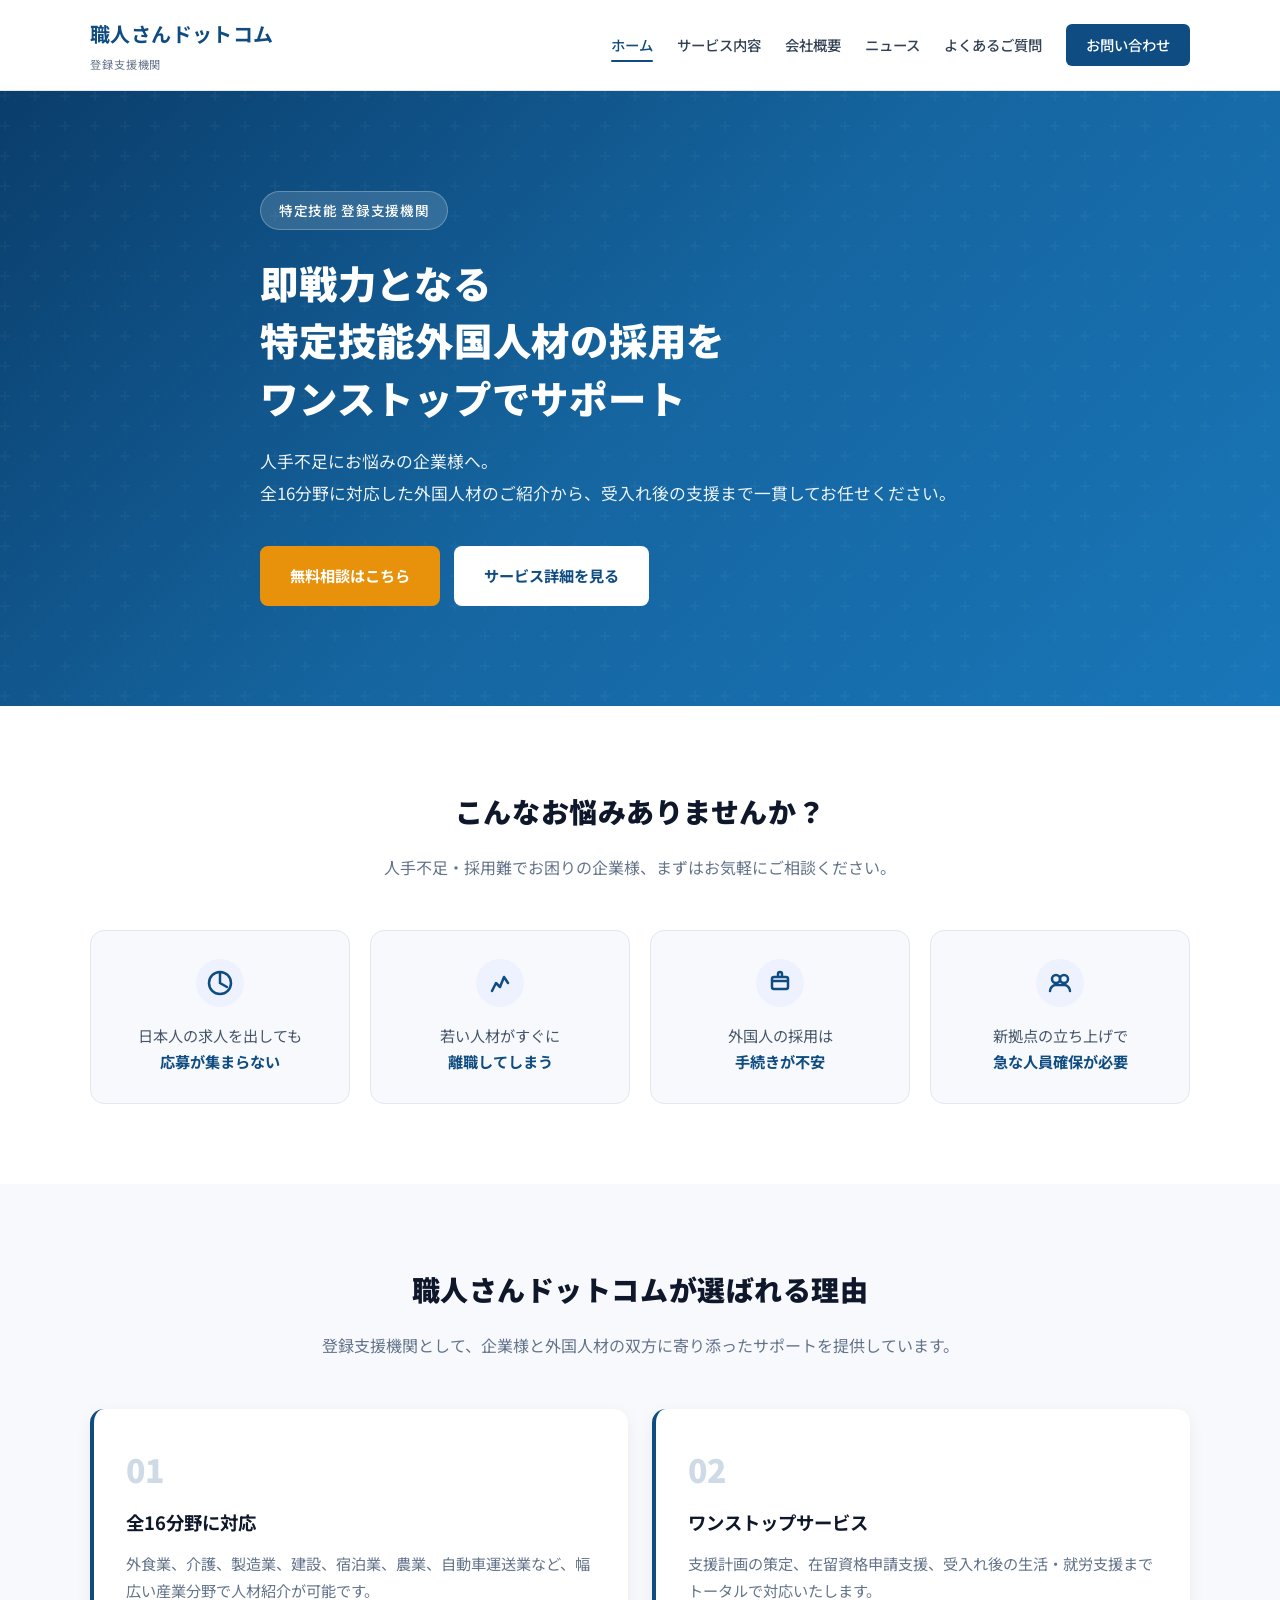
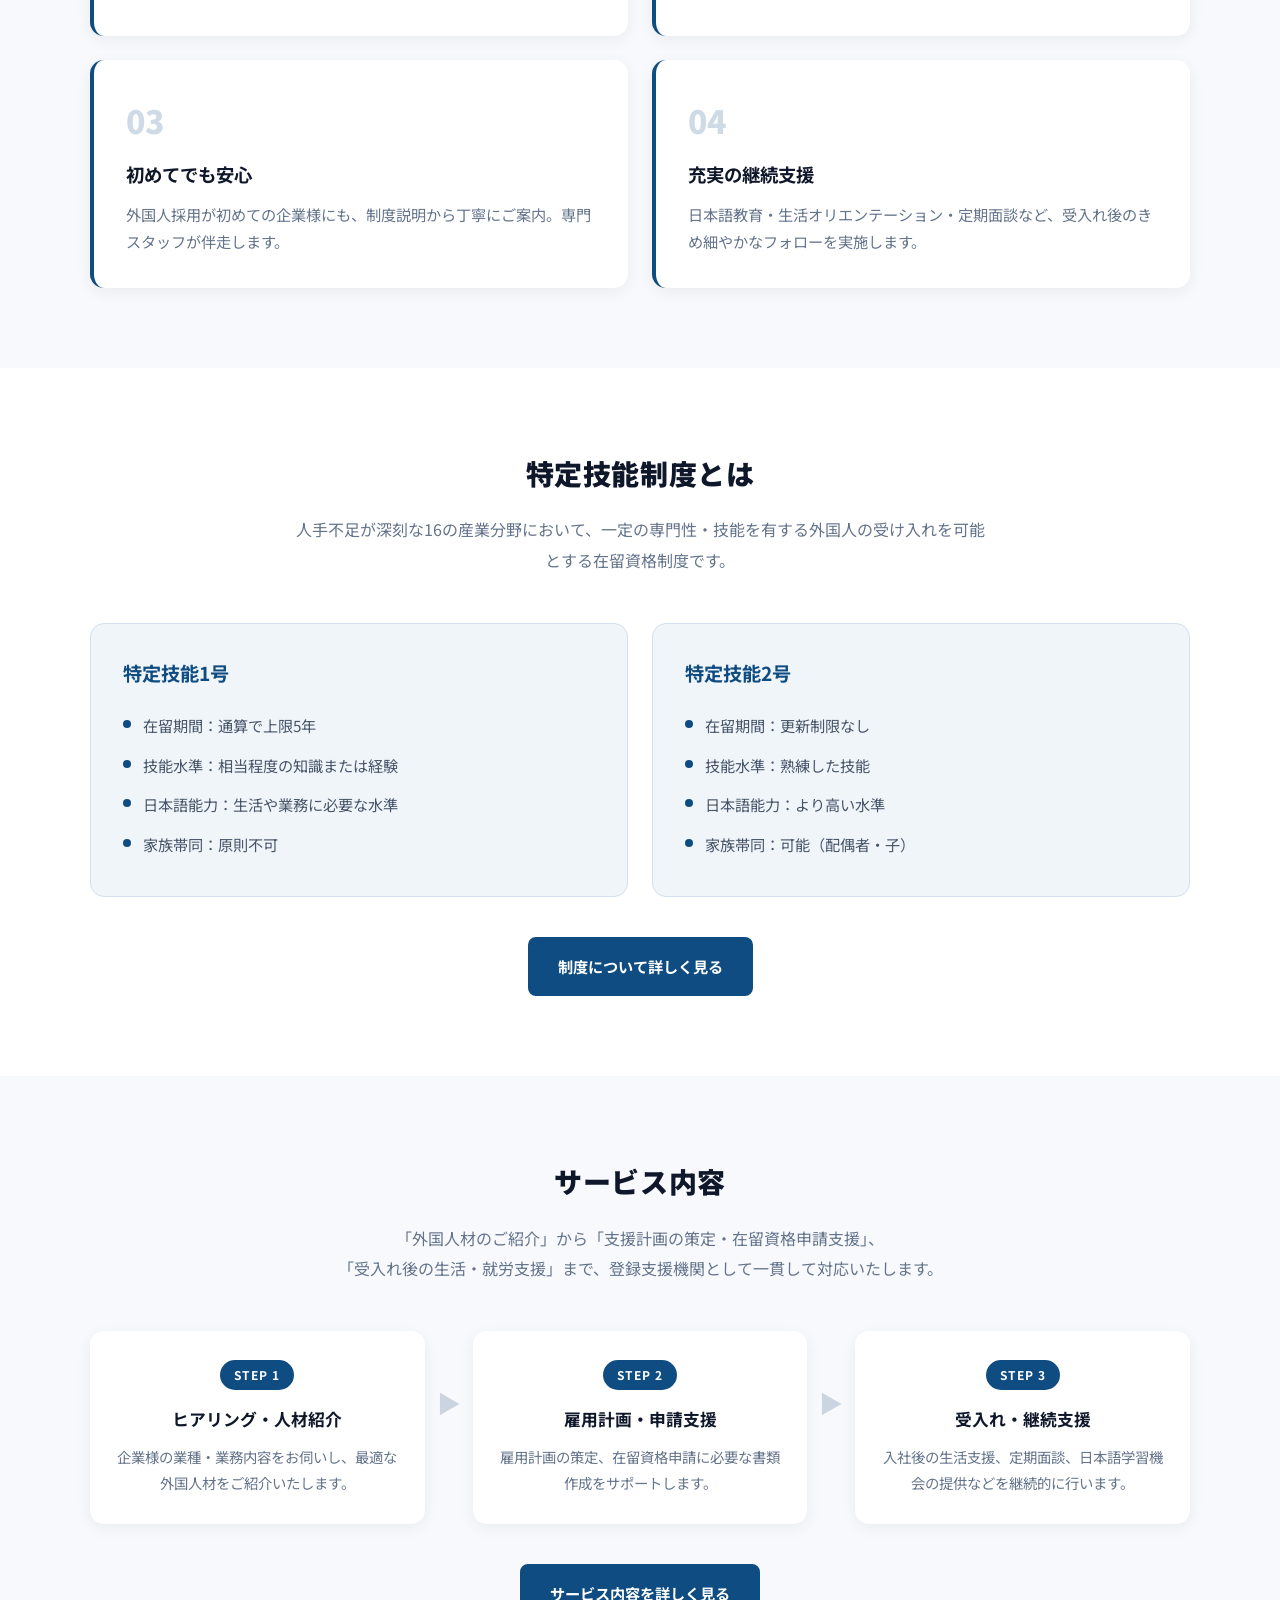
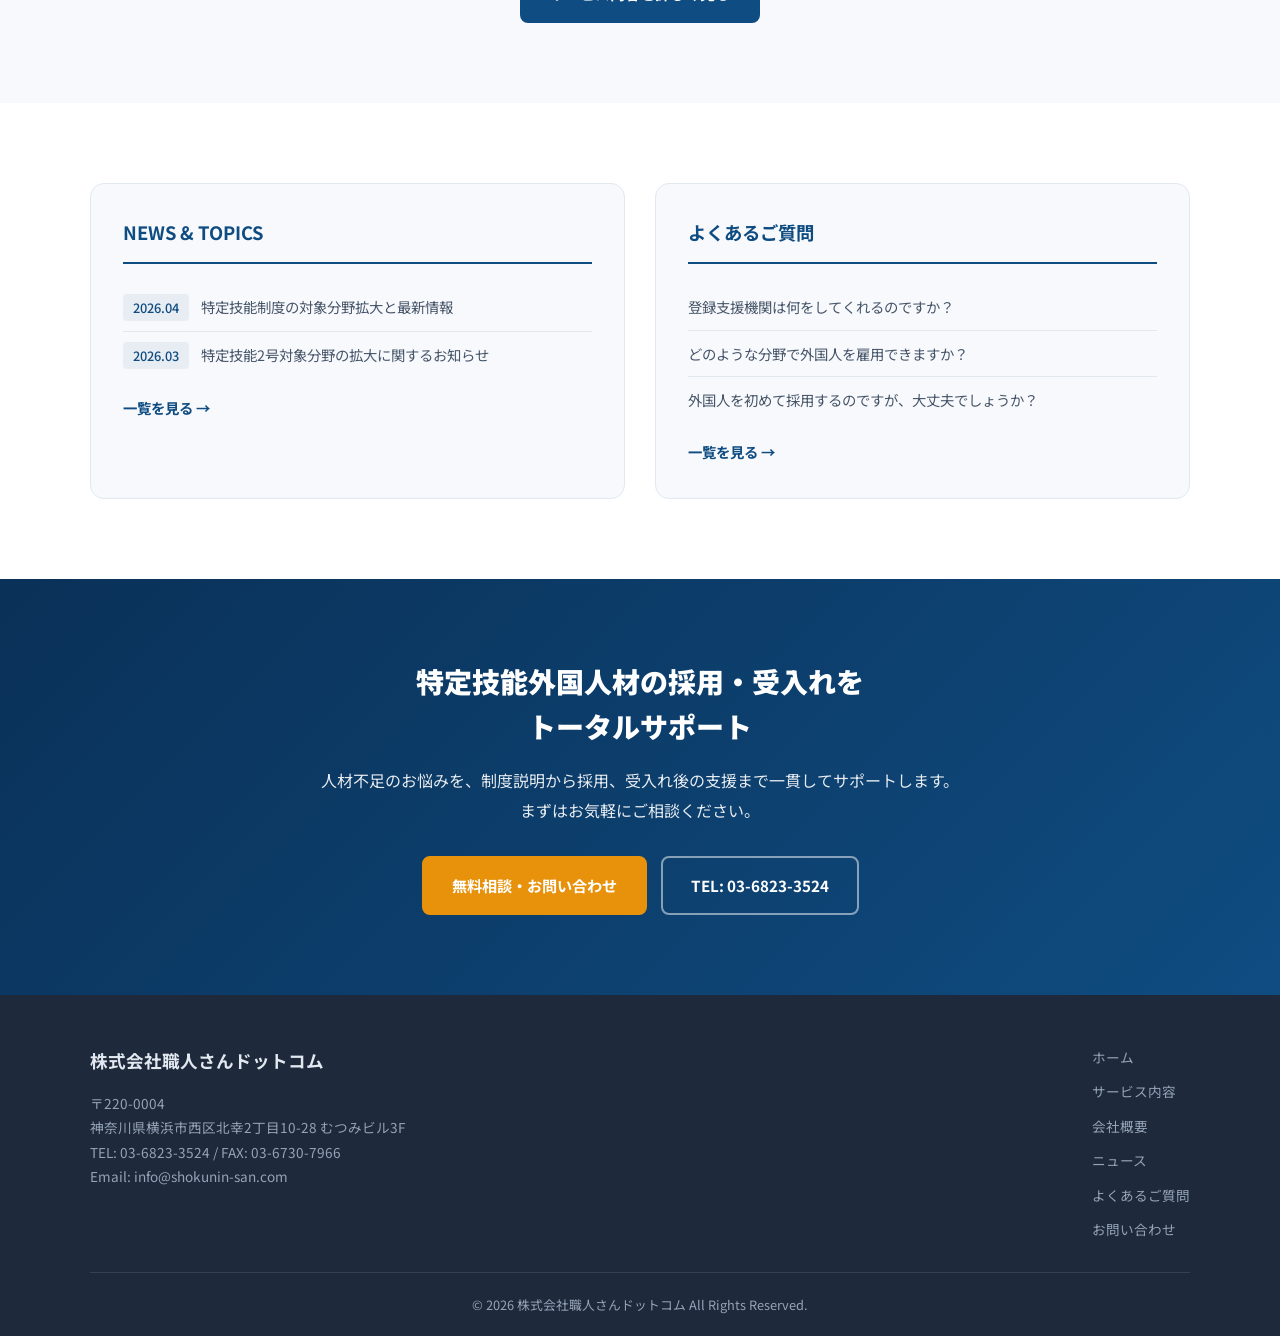
==== index.html @ 6ff0e760 "初回コミット: 職人さんドットコム 特定技能LP サイト - TOP / サービス内容 / 会社概要 / ニュース / FAQ / お問い合わせの全6ページ - レスポンシブ対応の共通CSS - na" ====
<!DOCTYPE html>
<html lang="ja">
<head>
  <meta charset="UTF-8">
  <meta name="viewport" content="width=device-width, initial-scale=1.0">
  <title>特定技能外国人材の採用支援 | 登録支援機関 株式会社職人さんドットコム</title>
  <meta name="description" content="株式会社職人さんドットコムは、特定技能外国人の紹介・受入れ支援ができる登録支援機関です。全16分野対応のワンストップサービスで企業様の人材不足を解決します。">
  <link rel="preconnect" href="https://fonts.googleapis.com">
  <link rel="preconnect" href="https://fonts.gstatic.com" crossorigin>
  <link href="https://fonts.googleapis.com/css2?family=Noto+Sans+JP:wght@400;500;700;900&display=swap" rel="stylesheet">
  <link rel="stylesheet" href="style.css">
</head>
<body>

  <!-- ヘッダー -->
  <header class="header">
    <div class="container header-inner">
      <a href="index.html" class="logo">
        <span class="logo-main">職人さんドットコム</span>
        <span class="logo-sub">登録支援機関</span>
      </a>
      <button class="hamburger" id="hamburger" aria-label="メニューを開く">
        <span></span><span></span><span></span>
      </button>
      <nav class="nav" id="nav">
        <a href="index.html" class="nav-active">ホーム</a>
        <a href="service.html">サービス内容</a>
        <a href="company.html">会社概要</a>
        <a href="topics.html">ニュース</a>
        <a href="qa.html">よくあるご質問</a>
        <a href="contact.html" class="nav-contact">お問い合わせ</a>
      </nav>
    </div>
  </header>

  <!-- ヒーロー -->
  <section class="hero">
    <div class="hero-overlay"></div>
    <div class="container hero-content">
      <p class="hero-label">特定技能 登録支援機関</p>
      <h1>即戦力となる<br>特定技能外国人材の採用を<br>ワンストップでサポート</h1>
      <p class="hero-text">
        人手不足にお悩みの企業様へ。<br>
        全16分野に対応した外国人材のご紹介から、受入れ後の支援まで一貫してお任せください。
      </p>
      <div class="hero-btns">
        <a href="contact.html" class="btn btn-accent">無料相談はこちら</a>
        <a href="service.html" class="btn btn-white">サービス詳細を見る</a>
      </div>
    </div>
  </section>

  <!-- こんなお悩みありませんか？ -->
  <section class="section bg-white">
    <div class="container">
      <h2 class="section-title">こんなお悩みありませんか？</h2>
      <p class="section-lead">人手不足・採用難でお困りの企業様、まずはお気軽にご相談ください。</p>
      <div class="worry-grid">
        <div class="worry-card">
          <div class="worry-icon">
            <svg width="48" height="48" viewBox="0 0 48 48" fill="none"><circle cx="24" cy="24" r="24" fill="#EEF2FF"/><path d="M24 14v10l7 4" stroke="#0f4c81" stroke-width="2.5" stroke-linecap="round"/><circle cx="24" cy="24" r="11" stroke="#0f4c81" stroke-width="2.5" fill="none"/></svg>
          </div>
          <p>日本人の求人を出しても<br><strong>応募が集まらない</strong></p>
        </div>
        <div class="worry-card">
          <div class="worry-icon">
            <svg width="48" height="48" viewBox="0 0 48 48" fill="none"><circle cx="24" cy="24" r="24" fill="#EEF2FF"/><path d="M16 32l4-8 4 4 4-10 4 6" stroke="#0f4c81" stroke-width="2.5" stroke-linecap="round" stroke-linejoin="round"/></svg>
          </div>
          <p>若い人材がすぐに<br><strong>離職してしまう</strong></p>
        </div>
        <div class="worry-card">
          <div class="worry-icon">
            <svg width="48" height="48" viewBox="0 0 48 48" fill="none"><circle cx="24" cy="24" r="24" fill="#EEF2FF"/><rect x="16" y="18" width="16" height="12" rx="2" stroke="#0f4c81" stroke-width="2.5" fill="none"/><path d="M16 22h16" stroke="#0f4c81" stroke-width="2.5"/><path d="M22 18v-3a2 2 0 012-2h0a2 2 0 012 2v3" stroke="#0f4c81" stroke-width="2.5"/></svg>
          </div>
          <p>外国人の採用は<br><strong>手続きが不安</strong></p>
        </div>
        <div class="worry-card">
          <div class="worry-icon">
            <svg width="48" height="48" viewBox="0 0 48 48" fill="none"><circle cx="24" cy="24" r="24" fill="#EEF2FF"/><circle cx="20" cy="20" r="4" stroke="#0f4c81" stroke-width="2.5" fill="none"/><circle cx="28" cy="20" r="4" stroke="#0f4c81" stroke-width="2.5" fill="none"/><path d="M14 32c0-3.3 2.7-6 6-6h8c3.3 0 6 2.7 6 6" stroke="#0f4c81" stroke-width="2.5" stroke-linecap="round"/></svg>
          </div>
          <p>新拠点の立ち上げで<br><strong>急な人員確保が必要</strong></p>
        </div>
      </div>
    </div>
  </section>

  <!-- 当社が選ばれる理由 -->
  <section class="section">
    <div class="container">
      <h2 class="section-title">職人さんドットコムが選ばれる理由</h2>
      <p class="section-lead">登録支援機関として、企業様と外国人材の双方に寄り添ったサポートを提供しています。</p>
      <div class="features">
        <div class="feature-card">
          <div class="feature-num">01</div>
          <h3>全16分野に対応</h3>
          <p>外食業、介護、製造業、建設、宿泊業、農業、自動車運送業など、幅広い産業分野で人材紹介が可能です。</p>
        </div>
        <div class="feature-card">
          <div class="feature-num">02</div>
          <h3>ワンストップサービス</h3>
          <p>支援計画の策定、在留資格申請支援、受入れ後の生活・就労支援までトータルで対応いたします。</p>
        </div>
        <div class="feature-card">
          <div class="feature-num">03</div>
          <h3>初めてでも安心</h3>
          <p>外国人採用が初めての企業様にも、制度説明から丁寧にご案内。専門スタッフが伴走します。</p>
        </div>
        <div class="feature-card">
          <div class="feature-num">04</div>
          <h3>充実の継続支援</h3>
          <p>日本語教育・生活オリエンテーション・定期面談など、受入れ後のきめ細やかなフォローを実施します。</p>
        </div>
      </div>
    </div>
  </section>

  <!-- 特定技能制度とは -->
  <section class="section bg-white">
    <div class="container">
      <h2 class="section-title">特定技能制度とは</h2>
      <p class="section-lead">
        人手不足が深刻な16の産業分野において、一定の専門性・技能を有する外国人の受け入れを可能とする在留資格制度です。
      </p>
      <div class="system-grid">
        <div class="system-card">
          <h3>特定技能1号</h3>
          <ul>
            <li>在留期間：通算で上限5年</li>
            <li>技能水準：相当程度の知識または経験</li>
            <li>日本語能力：生活や業務に必要な水準</li>
            <li>家族帯同：原則不可</li>
          </ul>
        </div>
        <div class="system-card">
          <h3>特定技能2号</h3>
          <ul>
            <li>在留期間：更新制限なし</li>
            <li>技能水準：熟練した技能</li>
            <li>日本語能力：より高い水準</li>
            <li>家族帯同：可能（配偶者・子）</li>
          </ul>
        </div>
      </div>
      <div class="center mt-40">
        <a href="service.html#sss" class="btn btn-primary">制度について詳しく見る</a>
      </div>
    </div>
  </section>

  <!-- サービス内容 -->
  <section class="section">
    <div class="container">
      <h2 class="section-title">サービス内容</h2>
      <p class="section-lead">
        「外国人材のご紹介」から「支援計画の策定・在留資格申請支援」、<br>
        「受入れ後の生活・就労支援」まで、登録支援機関として一貫して対応いたします。
      </p>
      <div class="service-flow">
        <div class="flow-step">
          <div class="flow-num">STEP 1</div>
          <h3>ヒアリング・人材紹介</h3>
          <p>企業様の業種・業務内容をお伺いし、最適な外国人材をご紹介いたします。</p>
        </div>
        <div class="flow-arrow"></div>
        <div class="flow-step">
          <div class="flow-num">STEP 2</div>
          <h3>雇用計画・申請支援</h3>
          <p>雇用計画の策定、在留資格申請に必要な書類作成をサポートします。</p>
        </div>
        <div class="flow-arrow"></div>
        <div class="flow-step">
          <div class="flow-num">STEP 3</div>
          <h3>受入れ・継続支援</h3>
          <p>入社後の生活支援、定期面談、日本語学習機会の提供などを継続的に行います。</p>
        </div>
      </div>
      <div class="center mt-40">
        <a href="service.html" class="btn btn-primary">サービス内容を詳しく見る</a>
      </div>
    </div>
  </section>

  <!-- NEWS & FAQ -->
  <section class="section bg-white">
    <div class="container">
      <div class="two-col">
        <div class="col-card">
          <h3 class="col-card-title">NEWS & TOPICS</h3>
          <ul class="news-list">
            <li><span class="news-date">2026.04</span><span class="news-text">特定技能制度の対象分野拡大と最新情報</span></li>
            <li><span class="news-date">2026.03</span><span class="news-text">特定技能2号対象分野の拡大に関するお知らせ</span></li>
          </ul>
          <a href="topics.html" class="link-more">一覧を見る</a>
        </div>
        <div class="col-card">
          <h3 class="col-card-title">よくあるご質問</h3>
          <ul class="news-list">
            <li><span class="news-text">登録支援機関は何をしてくれるのですか？</span></li>
            <li><span class="news-text">どのような分野で外国人を雇用できますか？</span></li>
            <li><span class="news-text">外国人を初めて採用するのですが、大丈夫でしょうか？</span></li>
          </ul>
          <a href="qa.html" class="link-more">一覧を見る</a>
        </div>
      </div>
    </div>
  </section>

  <!-- CTA -->
  <section class="cta">
    <div class="container">
      <h2>特定技能外国人材の採用・受入れを<br>トータルサポート</h2>
      <p>人材不足のお悩みを、制度説明から採用、受入れ後の支援まで一貫してサポートします。<br>まずはお気軽にご相談ください。</p>
      <div class="cta-btns">
        <a href="contact.html" class="btn btn-accent">無料相談・お問い合わせ</a>
        <a href="tel:0368233524" class="btn btn-white-outline">TEL: 03-6823-3524</a>
      </div>
    </div>
  </section>

  <!-- フッター -->
  <footer class="footer">
    <div class="container">
      <div class="footer-grid">
        <div class="footer-info">
          <div class="footer-logo">株式会社職人さんドットコム</div>
          <p>〒220-0004<br>神奈川県横浜市西区北幸2丁目10-28 むつみビル3F</p>
          <p>TEL: 03-6823-3524 / FAX: 03-6730-7966</p>
          <p>Email: info@shokunin-san.com</p>
        </div>
        <div class="footer-nav">
          <a href="index.html">ホーム</a>
          <a href="service.html">サービス内容</a>
          <a href="company.html">会社概要</a>
          <a href="topics.html">ニュース</a>
          <a href="qa.html">よくあるご質問</a>
          <a href="contact.html">お問い合わせ</a>
        </div>
      </div>
      <div class="footer-bottom">
        <p>&copy; 2026 株式会社職人さんドットコム All Rights Reserved.</p>
      </div>
    </div>
  </footer>

  <script>
    const hamburger = document.getElementById('hamburger');
    const nav = document.getElementById('nav');
    hamburger.addEventListener('click', () => {
      hamburger.classList.toggle('active');
      nav.classList.toggle('open');
    });
    // ナビリンククリックで閉じる
    nav.querySelectorAll('a').forEach(a => {
      a.addEventListener('click', () => {
        hamburger.classList.remove('active');
        nav.classList.remove('open');
      });
    });
  </script>

</body>
</html>
---- style.css ----
/* ============================================
   株式会社職人さんドットコム - 共通CSS
   ============================================ */

/* --- Reset & Base --- */
*,
*::before,
*::after {
  margin: 0;
  padding: 0;
  box-sizing: border-box;
}

html {
  scroll-behavior: smooth;
}

body {
  font-family: "Noto Sans JP", "Hiragino Kaku Gothic ProN", "Yu Gothic", "Meiryo", sans-serif;
  line-height: 1.8;
  color: #333;
  background: #f7f9fc;
  font-size: 16px;
}

a {
  text-decoration: none;
  color: inherit;
}

img {
  max-width: 100%;
  display: block;
}

ul, ol {
  list-style: none;
}

/* --- Utility --- */
.container {
  width: 90%;
  max-width: 1100px;
  margin: 0 auto;
}

.center { text-align: center; }
.mt-20 { margin-top: 20px; }
.mt-40 { margin-top: 40px; }
.mt-60 { margin-top: 60px; }
.bg-white { background: #ffffff; }

/* ============================================
   Header
   ============================================ */
.header {
  background: #ffffff;
  border-bottom: 1px solid #e5e7eb;
  position: sticky;
  top: 0;
  z-index: 1000;
}

.header-inner {
  display: flex;
  justify-content: space-between;
  align-items: center;
  padding: 16px 0;
}

.logo {
  display: flex;
  flex-direction: column;
  gap: 2px;
}

.logo-main {
  font-size: 1.25rem;
  font-weight: 700;
  color: #0f4c81;
  letter-spacing: 0.02em;
}

.logo-sub {
  font-size: 0.7rem;
  color: #64748b;
  letter-spacing: 0.08em;
}

.nav {
  display: flex;
  align-items: center;
  gap: 24px;
}

.nav a {
  font-size: 0.9rem;
  font-weight: 500;
  color: #334155;
  transition: color 0.3s;
  position: relative;
}

.nav a:hover,
.nav a.nav-active {
  color: #0f4c81;
}

.nav a.nav-active::after {
  content: "";
  position: absolute;
  bottom: -4px;
  left: 0;
  right: 0;
  height: 2px;
  background: #0f4c81;
  border-radius: 1px;
}

.nav-contact {
  background: #0f4c81 !important;
  color: #fff !important;
  padding: 8px 20px;
  border-radius: 6px;
  transition: background 0.3s !important;
}

.nav-contact:hover {
  background: #0d3f6e !important;
}

.nav-contact.nav-active::after {
  display: none;
}

/* Hamburger */
.hamburger {
  display: none;
  flex-direction: column;
  gap: 5px;
  background: none;
  border: none;
  cursor: pointer;
  padding: 8px;
  z-index: 1001;
}

.hamburger span {
  display: block;
  width: 24px;
  height: 2px;
  background: #334155;
  transition: 0.3s;
  border-radius: 2px;
}

.hamburger.active span:nth-child(1) {
  transform: rotate(45deg) translate(5px, 5px);
}

.hamburger.active span:nth-child(2) {
  opacity: 0;
}

.hamburger.active span:nth-child(3) {
  transform: rotate(-45deg) translate(5px, -5px);
}

/* ============================================
   Hero
   ============================================ */
.hero {
  position: relative;
  background: linear-gradient(135deg, #0a3d6b 0%, #1565a0 50%, #1976b8 100%);
  color: white;
  padding: 100px 0;
  overflow: hidden;
}

.hero-overlay {
  position: absolute;
  inset: 0;
  background: url("data:image/svg+xml,%3Csvg width='60' height='60' viewBox='0 0 60 60' xmlns='http://www.w3.org/2000/svg'%3E%3Cg fill='none' fill-rule='evenodd'%3E%3Cg fill='%23ffffff' fill-opacity='0.03'%3E%3Cpath d='M36 34v-4h-2v4h-4v2h4v4h2v-4h4v-2h-4zm0-30V0h-2v4h-4v2h4v4h2V6h4V4h-4zM6 34v-4H4v4H0v2h4v4h2v-4h4v-2H6zM6 4V0H4v4H0v2h4v4h2V6h4V4H6z'/%3E%3C/g%3E%3C/g%3E%3C/svg%3E") repeat;
}

.hero-content {
  position: relative;
  max-width: 760px;
}

.hero-label {
  display: inline-block;
  background: rgba(255,255,255,0.15);
  border: 1px solid rgba(255,255,255,0.25);
  padding: 6px 18px;
  border-radius: 50px;
  font-size: 0.85rem;
  font-weight: 500;
  margin-bottom: 24px;
  letter-spacing: 0.05em;
}

.hero h1 {
  font-size: 2.4rem;
  font-weight: 900;
  line-height: 1.5;
  margin-bottom: 20px;
  letter-spacing: 0.02em;
}

.hero-text {
  font-size: 1.05rem;
  margin-bottom: 36px;
  opacity: 0.92;
  line-height: 1.9;
}

.hero-btns {
  display: flex;
  flex-wrap: wrap;
  gap: 14px;
}

/* ============================================
   Buttons
   ============================================ */
.btn {
  display: inline-block;
  padding: 14px 28px;
  border-radius: 8px;
  font-weight: 700;
  font-size: 0.95rem;
  transition: all 0.3s;
  border: 2px solid transparent;
  cursor: pointer;
  text-align: center;
}

.btn-accent {
  background: #e8920b;
  color: white;
  border-color: #e8920b;
}

.btn-accent:hover {
  background: #d07d08;
  border-color: #d07d08;
}

.btn-primary {
  background: #0f4c81;
  color: white;
  border-color: #0f4c81;
}

.btn-primary:hover {
  background: #0d3f6e;
  border-color: #0d3f6e;
}

.btn-white {
  background: white;
  color: #0f4c81;
}

.btn-white:hover {
  background: #e8edf3;
}

.btn-white-outline {
  background: transparent;
  color: white;
  border-color: rgba(255,255,255,0.5);
}

.btn-white-outline:hover {
  background: rgba(255,255,255,0.1);
  border-color: white;
}

/* ============================================
   Section
   ============================================ */
.section {
  padding: 80px 0;
}

.section-title {
  font-size: 1.75rem;
  font-weight: 900;
  color: #0f172a;
  margin-bottom: 16px;
  text-align: center;
  letter-spacing: 0.02em;
}

.section-lead {
  text-align: center;
  color: #64748b;
  max-width: 700px;
  margin: 0 auto 48px;
  line-height: 1.9;
}

/* ============================================
   Worry Cards (TOP)
   ============================================ */
.worry-grid {
  display: grid;
  grid-template-columns: repeat(4, 1fr);
  gap: 20px;
}

.worry-card {
  background: #f7f9fc;
  border: 1px solid #e2e8f0;
  border-radius: 14px;
  padding: 28px 20px;
  text-align: center;
  transition: transform 0.3s, box-shadow 0.3s;
}

.worry-card:hover {
  transform: translateY(-3px);
  box-shadow: 0 8px 20px rgba(15, 23, 42, 0.08);
}

.worry-icon {
  margin-bottom: 16px;
  display: flex;
  justify-content: center;
}

.worry-card p {
  font-size: 0.95rem;
  color: #475569;
  line-height: 1.7;
}

.worry-card strong {
  color: #0f4c81;
}

/* ============================================
   Feature Cards (TOP)
   ============================================ */
.features {
  display: grid;
  grid-template-columns: repeat(2, 1fr);
  gap: 24px;
}

.feature-card {
  background: white;
  border-radius: 14px;
  padding: 32px;
  box-shadow: 0 4px 16px rgba(15, 23, 42, 0.06);
  transition: transform 0.3s, box-shadow 0.3s;
  border-left: 4px solid #0f4c81;
}

.feature-card:hover {
  transform: translateY(-3px);
  box-shadow: 0 8px 24px rgba(15, 23, 42, 0.1);
}

.feature-num {
  font-size: 2rem;
  font-weight: 900;
  color: #0f4c81;
  opacity: 0.2;
  margin-bottom: 8px;
}

.feature-card h3 {
  font-size: 1.15rem;
  color: #0f172a;
  margin-bottom: 10px;
}

.feature-card p {
  color: #64748b;
  font-size: 0.95rem;
}

/* ============================================
   System Cards (特定技能)
   ============================================ */
.system-grid {
  display: grid;
  grid-template-columns: repeat(2, 1fr);
  gap: 24px;
}

.system-card {
  background: #f0f5fa;
  border-radius: 14px;
  padding: 32px;
  border: 1px solid #d4e0ed;
}

.system-card h3 {
  font-size: 1.2rem;
  color: #0f4c81;
  margin-bottom: 16px;
  font-weight: 700;
}

.system-card ul {
  list-style: none;
}

.system-card li {
  padding: 6px 0;
  padding-left: 20px;
  position: relative;
  color: #475569;
  font-size: 0.95rem;
}

.system-card li::before {
  content: "";
  position: absolute;
  left: 0;
  top: 14px;
  width: 8px;
  height: 8px;
  background: #0f4c81;
  border-radius: 50%;
}

/* ============================================
   Service Flow (TOP)
   ============================================ */
.service-flow {
  display: flex;
  align-items: flex-start;
  gap: 12px;
}

.flow-step {
  flex: 1;
  background: white;
  border-radius: 14px;
  padding: 28px 24px;
  box-shadow: 0 4px 16px rgba(15, 23, 42, 0.06);
  text-align: center;
}

.flow-num {
  display: inline-block;
  background: #0f4c81;
  color: white;
  font-size: 0.75rem;
  font-weight: 700;
  padding: 4px 14px;
  border-radius: 50px;
  margin-bottom: 14px;
  letter-spacing: 0.08em;
}

.flow-step h3 {
  font-size: 1.05rem;
  color: #0f172a;
  margin-bottom: 10px;
}

.flow-step p {
  color: #64748b;
  font-size: 0.9rem;
}

.flow-arrow {
  display: flex;
  align-items: center;
  padding-top: 50px;
  color: #cbd5e1;
  font-size: 1.5rem;
}

.flow-arrow::after {
  content: "\25B6";
  color: #cbd5e1;
}

/* ============================================
   Two Column (NEWS & FAQ)
   ============================================ */
.two-col {
  display: grid;
  grid-template-columns: repeat(2, 1fr);
  gap: 30px;
}

.col-card {
  background: #f7f9fc;
  border-radius: 14px;
  padding: 32px;
  border: 1px solid #e2e8f0;
}

.col-card-title {
  font-size: 1.15rem;
  color: #0f4c81;
  margin-bottom: 20px;
  padding-bottom: 12px;
  border-bottom: 2px solid #0f4c81;
  font-weight: 700;
}

.news-list li {
  padding: 10px 0;
  border-bottom: 1px solid #e2e8f0;
  display: flex;
  gap: 12px;
  align-items: baseline;
  font-size: 0.9rem;
}

.news-list li:last-child {
  border-bottom: none;
}

.news-date {
  background: #e8edf3;
  color: #0f4c81;
  padding: 2px 10px;
  border-radius: 4px;
  font-size: 0.8rem;
  font-weight: 500;
  white-space: nowrap;
}

.news-text {
  color: #475569;
}

.link-more {
  display: inline-block;
  margin-top: 16px;
  color: #0f4c81;
  font-weight: 700;
  font-size: 0.9rem;
  transition: opacity 0.3s;
}

.link-more::after {
  content: " \2192";
}

.link-more:hover {
  opacity: 0.7;
}

/* ============================================
   CTA
   ============================================ */
.cta {
  background: linear-gradient(135deg, #0a3158 0%, #0f4c81 100%);
  color: white;
  text-align: center;
  padding: 80px 20px;
}

.cta h2 {
  font-size: 1.75rem;
  margin-bottom: 16px;
  font-weight: 900;
  line-height: 1.6;
}

.cta p {
  max-width: 700px;
  margin: 0 auto 30px;
  opacity: 0.9;
  line-height: 1.9;
}

.cta-btns {
  display: flex;
  justify-content: center;
  flex-wrap: wrap;
  gap: 14px;
}

/* ============================================
   Footer
   ============================================ */
.footer {
  background: #1e293b;
  color: #94a3b8;
  padding: 50px 0 0;
}

.footer-grid {
  display: flex;
  justify-content: space-between;
  gap: 40px;
  padding-bottom: 30px;
}

.footer-logo {
  font-size: 1.1rem;
  font-weight: 700;
  color: #e2e8f0;
  margin-bottom: 14px;
}

.footer-info p {
  font-size: 0.85rem;
  line-height: 1.8;
}

.footer-nav {
  display: flex;
  flex-direction: column;
  gap: 10px;
}

.footer-nav a {
  font-size: 0.85rem;
  color: #94a3b8;
  transition: color 0.3s;
}

.footer-nav a:hover {
  color: #e2e8f0;
}

.footer-bottom {
  border-top: 1px solid #334155;
  padding: 20px 0;
  text-align: center;
}

.footer-bottom p {
  font-size: 0.8rem;
}

/* ============================================
   Page Header (下層ページ共通)
   ============================================ */
.page-header {
  background: linear-gradient(135deg, #0a3d6b 0%, #1565a0 100%);
  color: white;
  padding: 60px 0;
  text-align: center;
}

.page-header h1 {
  font-size: 1.8rem;
  font-weight: 900;
  letter-spacing: 0.03em;
}

.page-header p {
  margin-top: 10px;
  opacity: 0.85;
  font-size: 0.95rem;
}

/* ============================================
   Content (下層ページ共通)
   ============================================ */
.content {
  padding: 60px 0 80px;
}

.content-inner {
  max-width: 860px;
  margin: 0 auto;
}

/* --- Service Page --- */
.service-block {
  margin-bottom: 48px;
}

.service-block h2 {
  font-size: 1.35rem;
  color: #0f4c81;
  font-weight: 700;
  margin-bottom: 16px;
  padding-bottom: 10px;
  border-bottom: 2px solid #0f4c81;
}

.service-block p {
  color: #475569;
  line-height: 1.9;
  margin-bottom: 16px;
}

.service-list {
  list-style: none;
}

.service-list li {
  padding: 12px 0 12px 28px;
  position: relative;
  color: #334155;
  border-bottom: 1px solid #f1f5f9;
}

.service-list li::before {
  content: "";
  position: absolute;
  left: 0;
  top: 20px;
  width: 12px;
  height: 12px;
  background: #0f4c81;
  border-radius: 3px;
}

/* --- Company Page --- */
.company-table {
  width: 100%;
  border-collapse: collapse;
  margin-bottom: 40px;
}

.company-table th,
.company-table td {
  padding: 16px 20px;
  text-align: left;
  border-bottom: 1px solid #e2e8f0;
  font-size: 0.95rem;
  vertical-align: top;
}

.company-table th {
  background: #f0f5fa;
  color: #0f4c81;
  font-weight: 700;
  width: 200px;
  white-space: nowrap;
}

.company-table td {
  color: #334155;
}

.company-table ul {
  list-style: disc;
  padding-left: 20px;
}

.company-table li {
  padding: 3px 0;
}

.strength-list {
  list-style: none;
  display: grid;
  grid-template-columns: repeat(2, 1fr);
  gap: 16px;
  margin-top: 24px;
}

.strength-list li {
  background: white;
  border-radius: 10px;
  padding: 20px;
  border-left: 4px solid #0f4c81;
  box-shadow: 0 2px 10px rgba(15, 23, 42, 0.05);
  font-size: 0.95rem;
  color: #334155;
}

/* --- History --- */
.history-list {
  position: relative;
  padding-left: 28px;
}

.history-list::before {
  content: "";
  position: absolute;
  left: 6px;
  top: 8px;
  bottom: 8px;
  width: 2px;
  background: #d4e0ed;
}

.history-item {
  position: relative;
  padding: 10px 0;
  display: flex;
  gap: 16px;
  align-items: baseline;
}

.history-item::before {
  content: "";
  position: absolute;
  left: -24px;
  top: 18px;
  width: 10px;
  height: 10px;
  background: #0f4c81;
  border-radius: 50%;
  border: 2px solid #f7f9fc;
}

.history-year {
  font-weight: 700;
  color: #0f4c81;
  white-space: nowrap;
  font-size: 0.9rem;
}

.history-text {
  color: #475569;
  font-size: 0.9rem;
}

/* --- Topics / News Page --- */
.topics-list {
  list-style: none;
}

.topics-list li {
  padding: 20px 0;
  border-bottom: 1px solid #e2e8f0;
  display: flex;
  gap: 16px;
  align-items: baseline;
}

.topics-list li:first-child {
  padding-top: 0;
}

.topics-date {
  background: #0f4c81;
  color: white;
  padding: 3px 12px;
  border-radius: 4px;
  font-size: 0.8rem;
  font-weight: 500;
  white-space: nowrap;
}

.topics-text {
  color: #334155;
  font-size: 0.95rem;
}

/* --- FAQ Page --- */
.faq-item {
  margin-bottom: 20px;
  background: white;
  border-radius: 12px;
  overflow: hidden;
  box-shadow: 0 2px 10px rgba(15, 23, 42, 0.05);
}

.faq-q {
  padding: 20px 24px;
  font-weight: 700;
  color: #0f172a;
  background: #f8fafc;
  border-left: 4px solid #0f4c81;
  cursor: pointer;
  display: flex;
  align-items: center;
  gap: 12px;
}

.faq-q::before {
  content: "Q";
  display: inline-flex;
  align-items: center;
  justify-content: center;
  width: 30px;
  height: 30px;
  background: #0f4c81;
  color: white;
  border-radius: 50%;
  font-size: 0.85rem;
  font-weight: 700;
  flex-shrink: 0;
}

.faq-a {
  padding: 20px 24px 20px 66px;
  color: #475569;
  line-height: 1.9;
  position: relative;
}

.faq-a::before {
  content: "A";
  position: absolute;
  left: 24px;
  top: 20px;
  display: inline-flex;
  align-items: center;
  justify-content: center;
  width: 30px;
  height: 30px;
  background: #e8920b;
  color: white;
  border-radius: 50%;
  font-size: 0.85rem;
  font-weight: 700;
}

/* --- Contact Page --- */
.contact-info-grid {
  display: grid;
  grid-template-columns: repeat(2, 1fr);
  gap: 24px;
  margin-bottom: 48px;
}

.contact-info-card {
  background: #f0f5fa;
  border-radius: 14px;
  padding: 28px;
  text-align: center;
  border: 1px solid #d4e0ed;
}

.contact-info-card h3 {
  color: #0f4c81;
  font-size: 1rem;
  margin-bottom: 10px;
}

.contact-info-card .contact-val {
  font-size: 1.4rem;
  font-weight: 700;
  color: #0f172a;
}

.contact-info-card p {
  color: #64748b;
  font-size: 0.85rem;
  margin-top: 6px;
}

.form-group {
  margin-bottom: 24px;
}

.form-group label {
  display: block;
  font-weight: 700;
  color: #0f172a;
  margin-bottom: 8px;
  font-size: 0.95rem;
}

.form-group label .required {
  background: #dc2626;
  color: white;
  font-size: 0.7rem;
  padding: 2px 8px;
  border-radius: 3px;
  margin-left: 8px;
  font-weight: 500;
}

.form-group label .optional {
  background: #94a3b8;
  color: white;
  font-size: 0.7rem;
  padding: 2px 8px;
  border-radius: 3px;
  margin-left: 8px;
  font-weight: 500;
}

.form-group input,
.form-group textarea,
.form-group select {
  width: 100%;
  padding: 12px 16px;
  border: 1px solid #d1d5db;
  border-radius: 8px;
  font-size: 1rem;
  font-family: inherit;
  color: #334155;
  background: white;
  transition: border-color 0.3s, box-shadow 0.3s;
}

.form-group input:focus,
.form-group textarea:focus,
.form-group select:focus {
  outline: none;
  border-color: #0f4c81;
  box-shadow: 0 0 0 3px rgba(15, 76, 129, 0.1);
}

.form-group textarea {
  min-height: 160px;
  resize: vertical;
}

.form-submit {
  text-align: center;
  margin-top: 32px;
}

.form-submit .btn {
  min-width: 260px;
  padding: 16px 32px;
  font-size: 1rem;
}

.form-note {
  text-align: center;
  color: #64748b;
  font-size: 0.85rem;
  margin-top: 16px;
}

/* ============================================
   Responsive
   ============================================ */
@media (max-width: 900px) {
  .worry-grid {
    grid-template-columns: repeat(2, 1fr);
  }

  .features {
    grid-template-columns: 1fr;
  }

  .system-grid {
    grid-template-columns: 1fr;
  }

  .service-flow {
    flex-direction: column;
    gap: 0;
  }

  .flow-arrow {
    transform: rotate(90deg);
    padding: 0;
    justify-content: center;
    height: 30px;
  }

  .two-col {
    grid-template-columns: 1fr;
  }

  .footer-grid {
    flex-direction: column;
    gap: 24px;
  }

  .strength-list {
    grid-template-columns: 1fr;
  }

  .contact-info-grid {
    grid-template-columns: 1fr;
  }

  .company-table th {
    width: 140px;
  }
}

@media (max-width: 768px) {
  .hamburger {
    display: flex;
  }

  .nav {
    position: fixed;
    top: 0;
    right: -100%;
    width: 280px;
    height: 100vh;
    background: white;
    flex-direction: column;
    padding: 80px 30px 30px;
    gap: 20px;
    box-shadow: -4px 0 20px rgba(0, 0, 0, 0.1);
    transition: right 0.3s;
    z-index: 1000;
  }

  .nav.open {
    right: 0;
  }

  .nav a {
    font-size: 1rem;
    padding: 8px 0;
  }

  .nav-contact {
    text-align: center;
    margin-top: 10px;
  }

  .hero {
    padding: 70px 0;
  }

  .hero h1 {
    font-size: 1.6rem;
  }

  .section {
    padding: 60px 0;
  }

  .section-title {
    font-size: 1.4rem;
  }

  .worry-grid {
    grid-template-columns: 1fr;
    gap: 12px;
  }

  .worry-card {
    display: flex;
    align-items: center;
    text-align: left;
    padding: 16px 20px;
    gap: 16px;
  }

  .worry-icon {
    margin-bottom: 0;
    flex-shrink: 0;
  }

  .worry-icon svg {
    width: 40px;
    height: 40px;
  }

  .btn {
    width: 100%;
    text-align: center;
  }

  .cta h2 {
    font-size: 1.4rem;
  }

  .page-header {
    padding: 40px 0;
  }

  .page-header h1 {
    font-size: 1.4rem;
  }

  .company-table,
  .company-table thead,
  .company-table tbody,
  .company-table tr,
  .company-table th,
  .company-table td {
    display: block;
    width: 100%;
  }

  .company-table th {
    width: 100%;
    border-bottom: none;
    padding-bottom: 4px;
  }

  .company-table td {
    padding-top: 4px;
  }

  .topics-list li {
    flex-direction: column;
    gap: 6px;
  }
}

@media (max-width: 480px) {
  .hero h1 {
    font-size: 1.35rem;
  }

  .cta-btns {
    flex-direction: column;
  }
}
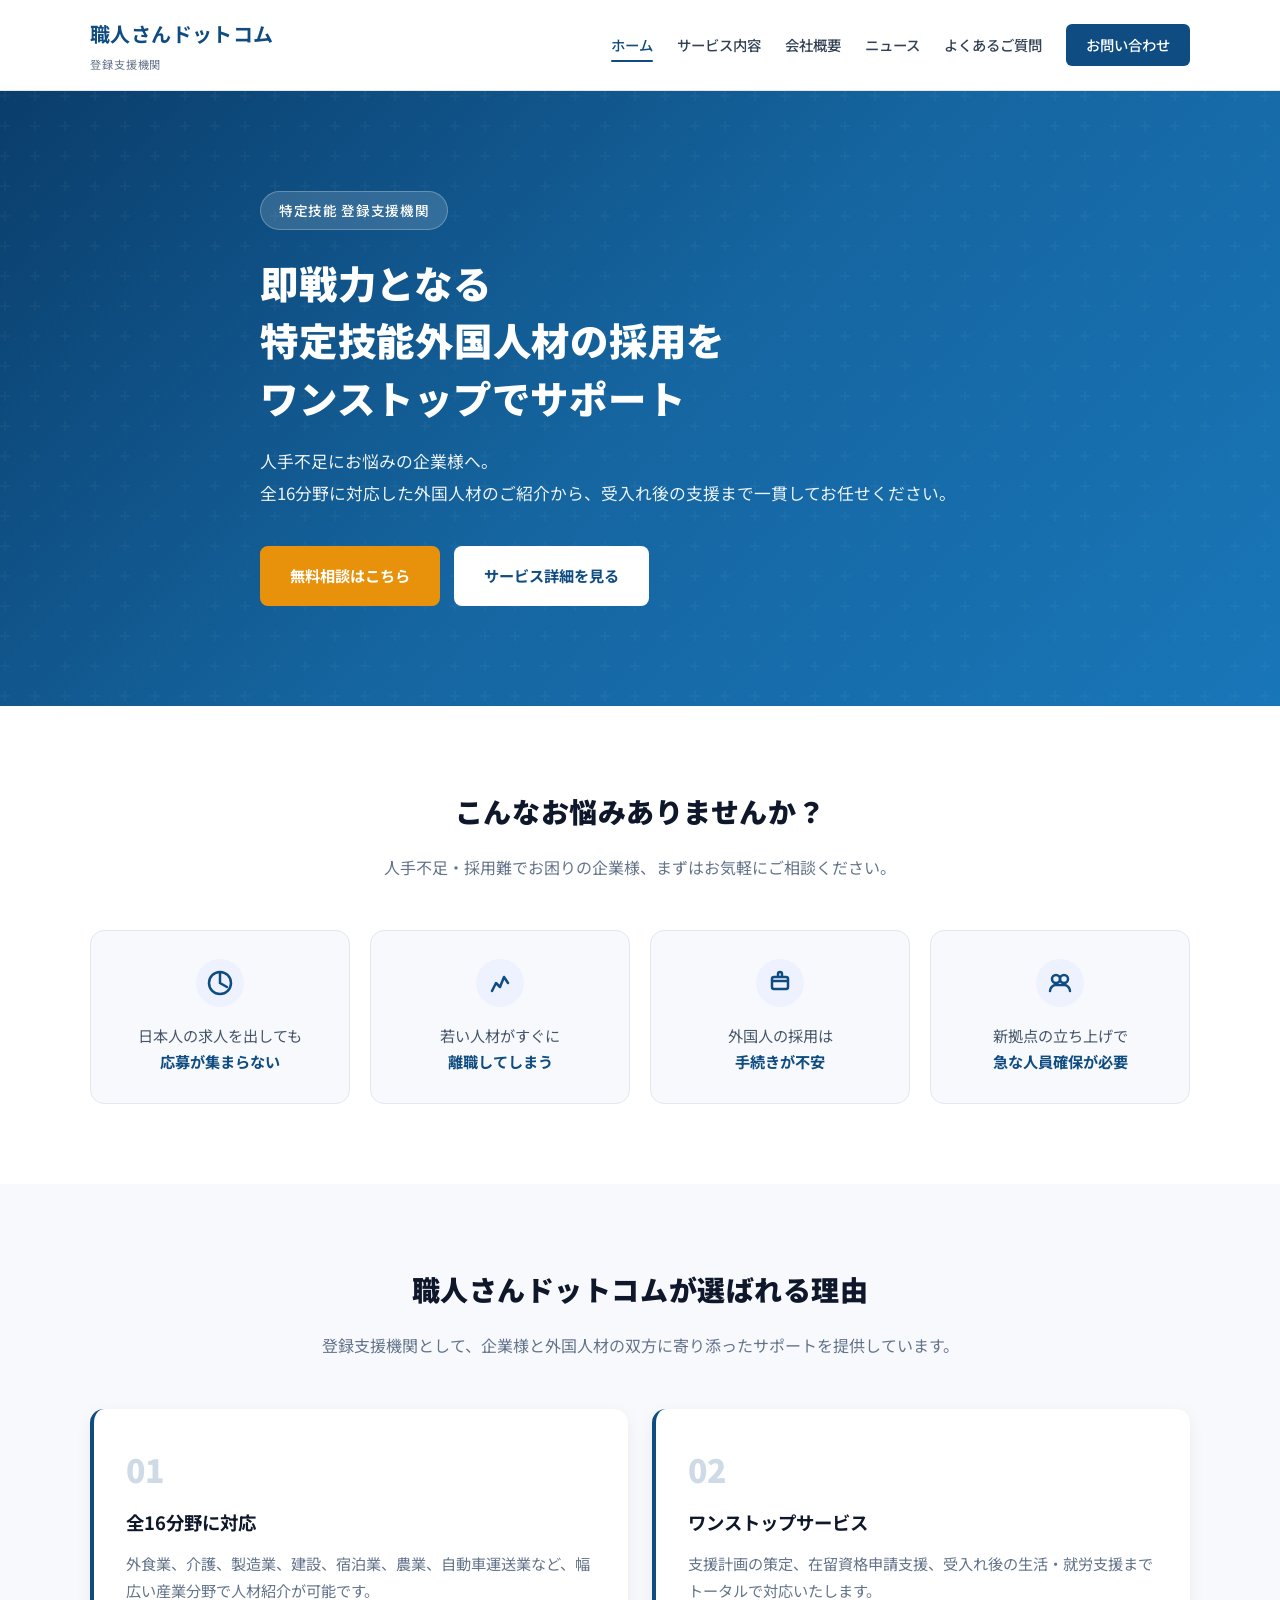
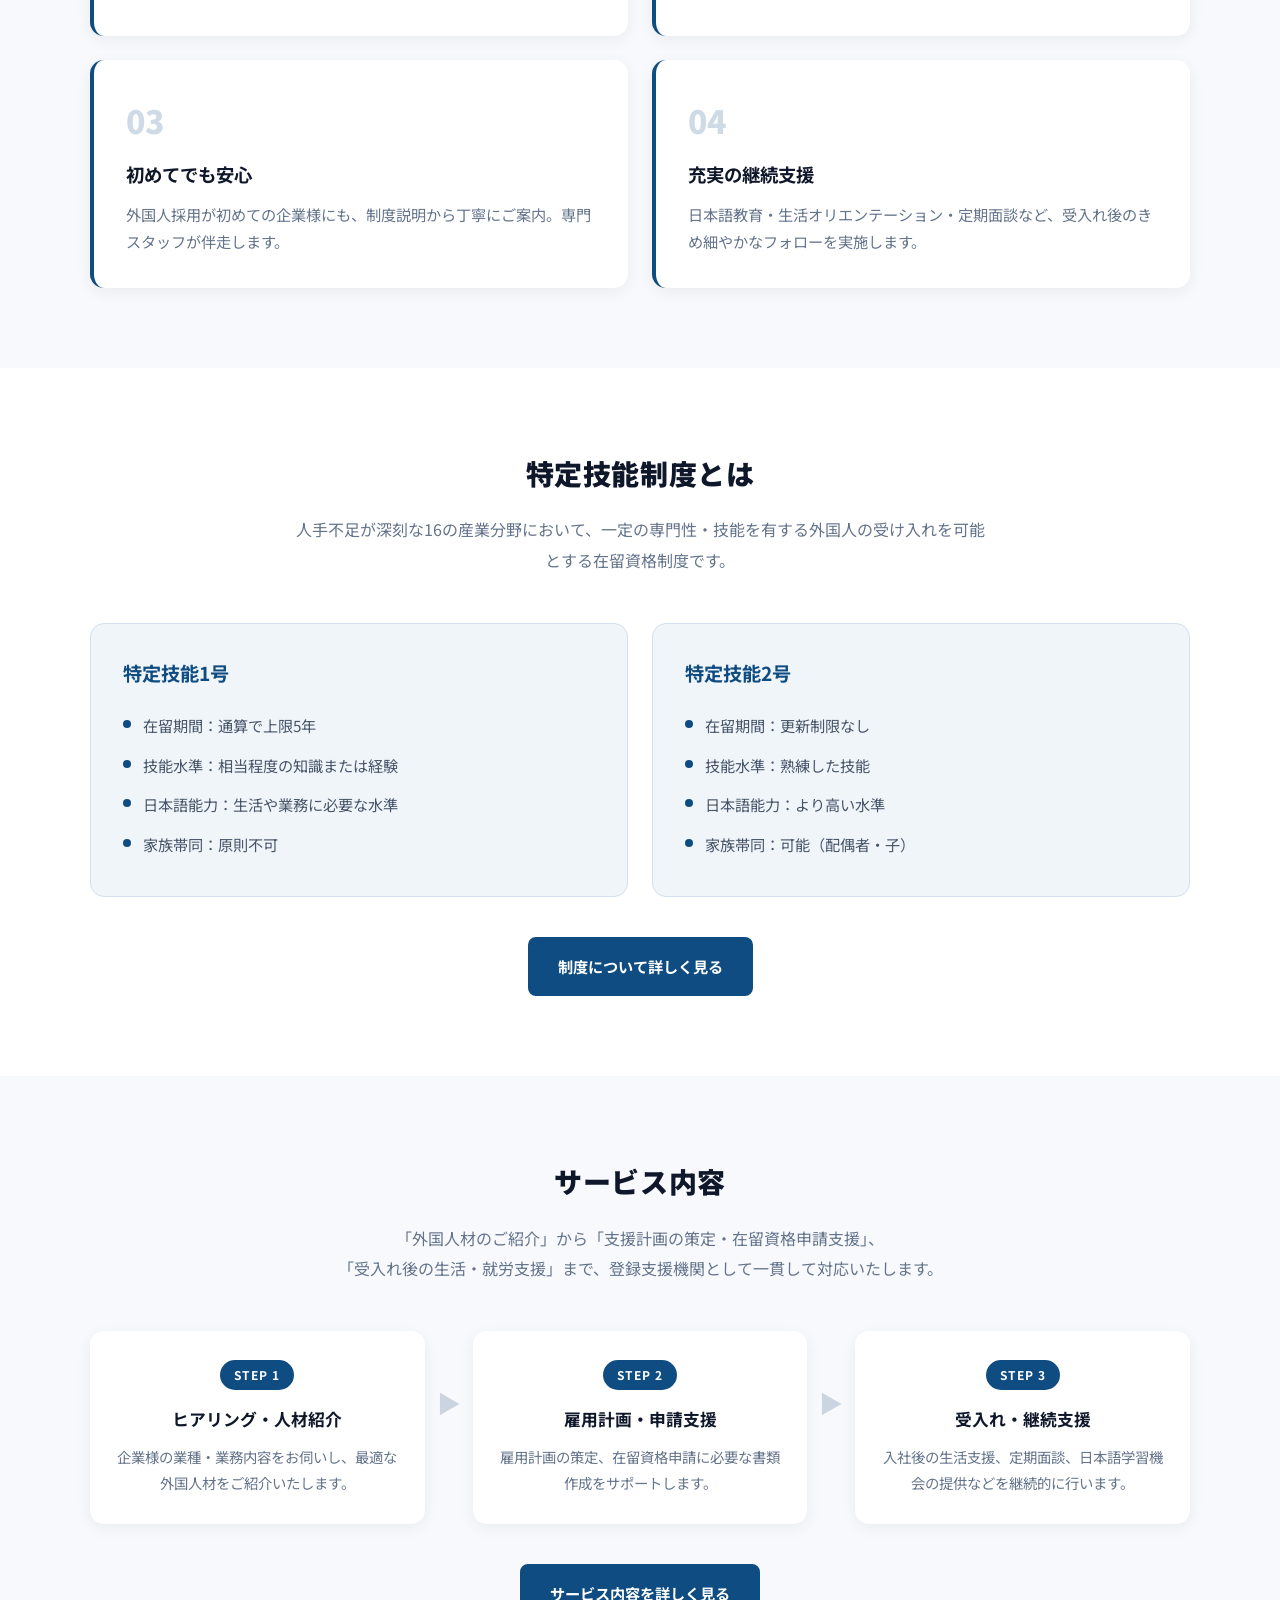
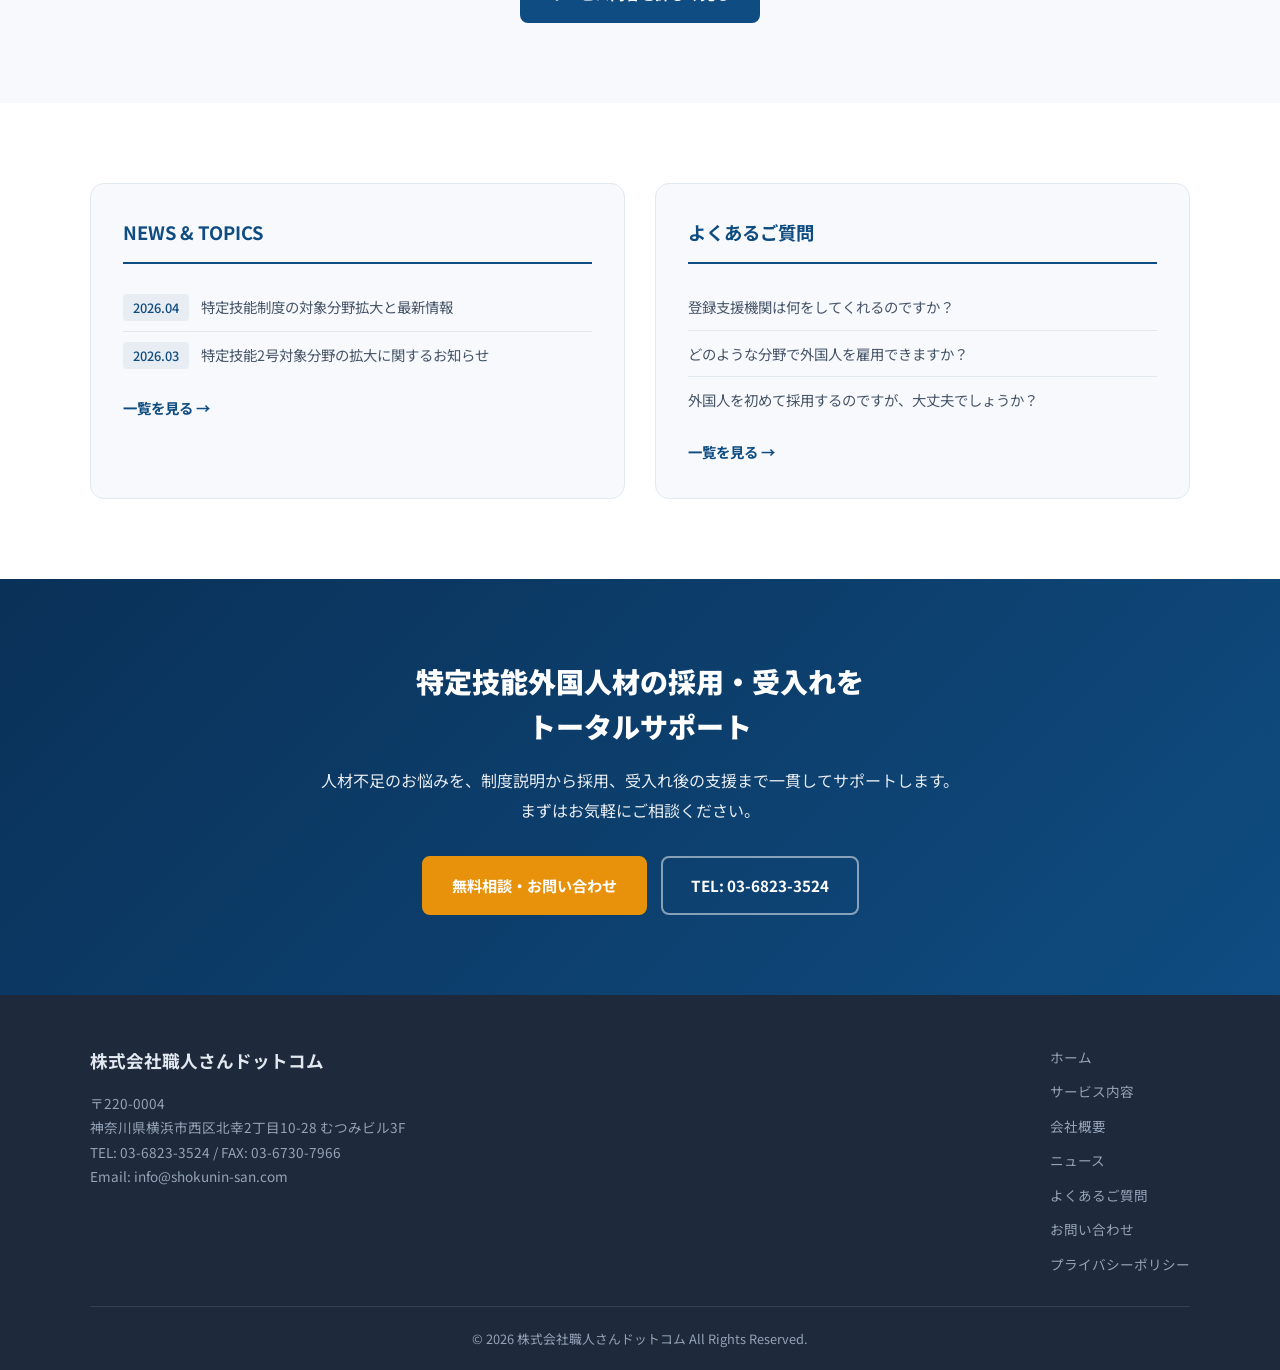
==== commit b79744d4: "SEO・レスポンシブ・フォーム・プライバシーポリシー等の一括改善 - #2 モバイルナビにオーバーレイ背景・スクロール防止・dvh対応追加 - #3 GAS連携によるお問い合わせフォームバックエンド実" ====
--- a/index.html
+++ b/index.html
@@ -5,10 +5,51 @@
   <meta name="viewport" content="width=device-width, initial-scale=1.0">
   <title>特定技能外国人材の採用支援 | 登録支援機関 株式会社職人さんドットコム</title>
   <meta name="description" content="株式会社職人さんドットコムは、特定技能外国人の紹介・受入れ支援ができる登録支援機関です。全16分野対応のワンストップサービスで企業様の人材不足を解決します。">
+  <link rel="canonical" href="https://shokunin-san-com.vercel.app/">
+  <meta property="og:title" content="特定技能外国人材の採用支援 | 株式会社職人さんドットコム">
+  <meta property="og:description" content="全16分野対応。特定技能外国人の紹介・受入れ支援をワンストップで提供する登録支援機関です。">
+  <meta property="og:type" content="website">
+  <meta property="og:url" content="https://shokunin-san-com.vercel.app/">
+  <meta property="og:site_name" content="株式会社職人さんドットコム">
+  <meta property="og:locale" content="ja_JP">
+  <meta name="twitter:card" content="summary">
+  <meta name="twitter:title" content="特定技能外国人材の採用支援 | 株式会社職人さんドットコム">
+  <meta name="twitter:description" content="全16分野対応。特定技能外国人の紹介・受入れ支援をワンストップで提供する登録支援機関です。">
   <link rel="preconnect" href="https://fonts.googleapis.com">
   <link rel="preconnect" href="https://fonts.gstatic.com" crossorigin>
   <link href="https://fonts.googleapis.com/css2?family=Noto+Sans+JP:wght@400;500;700;900&display=swap" rel="stylesheet">
   <link rel="stylesheet" href="style.css">
+  <script type="application/ld+json">
+  {
+    "@context": "https://schema.org",
+    "@type": "Organization",
+    "name": "株式会社職人さんドットコム",
+    "url": "https://shokunin-san-com.vercel.app",
+    "logo": "",
+    "description": "特定技能外国人の紹介・受入れ支援ができる登録支援機関。全16分野対応のワンストップサービス。",
+    "address": {
+      "@type": "PostalAddress",
+      "postalCode": "220-0004",
+      "addressRegion": "神奈川県",
+      "addressLocality": "横浜市西区",
+      "streetAddress": "北幸2丁目10-28 むつみビル3F",
+      "addressCountry": "JP"
+    },
+    "telephone": "03-6823-3524",
+    "faxNumber": "03-6730-7966",
+    "email": "info@shokunin-san.com",
+    "foundingDate": "2006-03",
+    "sameAs": []
+  }
+  </script>
+  <script type="application/ld+json">
+  {
+    "@context": "https://schema.org",
+    "@type": "WebSite",
+    "name": "株式会社職人さんドットコム",
+    "url": "https://shokunin-san-com.vercel.app"
+  }
+  </script>
 </head>
 <body>
 
@@ -32,6 +73,7 @@
       </nav>
     </div>
   </header>
+  <div class="nav-overlay" id="navOverlay"></div>
 
   <!-- ヒーロー -->
   <section class="hero">
@@ -234,6 +276,7 @@
           <a href="topics.html">ニュース</a>
           <a href="qa.html">よくあるご質問</a>
           <a href="contact.html">お問い合わせ</a>
+          <a href="privacy.html">プライバシーポリシー</a>
         </div>
       </div>
       <div class="footer-bottom">
@@ -245,17 +288,21 @@
   <script>
     const hamburger = document.getElementById('hamburger');
     const nav = document.getElementById('nav');
+    const overlay = document.getElementById('navOverlay');
+    function closeNav() {
+      hamburger.classList.remove('active');
+      nav.classList.remove('open');
+      overlay.classList.remove('active');
+      document.body.style.overflow = '';
+    }
     hamburger.addEventListener('click', () => {
+      const isOpen = nav.classList.toggle('open');
       hamburger.classList.toggle('active');
-      nav.classList.toggle('open');
+      overlay.classList.toggle('active');
+      document.body.style.overflow = isOpen ? 'hidden' : '';
     });
-    // ナビリンククリックで閉じる
-    nav.querySelectorAll('a').forEach(a => {
-      a.addEventListener('click', () => {
-        hamburger.classList.remove('active');
-        nav.classList.remove('open');
-      });
-    });
+    overlay.addEventListener('click', closeNav);
+    nav.querySelectorAll('a').forEach(a => a.addEventListener('click', closeNav));
   </script>
 
 </body>
--- a/style.css
+++ b/style.css
@@ -1080,6 +1080,7 @@
     right: -100%;
     width: 280px;
     height: 100vh;
+    height: 100dvh;
     background: white;
     flex-direction: column;
     padding: 80px 30px 30px;
@@ -1087,10 +1088,23 @@
     box-shadow: -4px 0 20px rgba(0, 0, 0, 0.1);
     transition: right 0.3s;
     z-index: 1000;
+    overflow-y: auto;
   }
 
   .nav.open {
     right: 0;
+  }
+
+  .nav-overlay {
+    display: none;
+    position: fixed;
+    inset: 0;
+    background: rgba(0, 0, 0, 0.4);
+    z-index: 999;
+  }
+
+  .nav-overlay.active {
+    display: block;
   }
 
   .nav a {
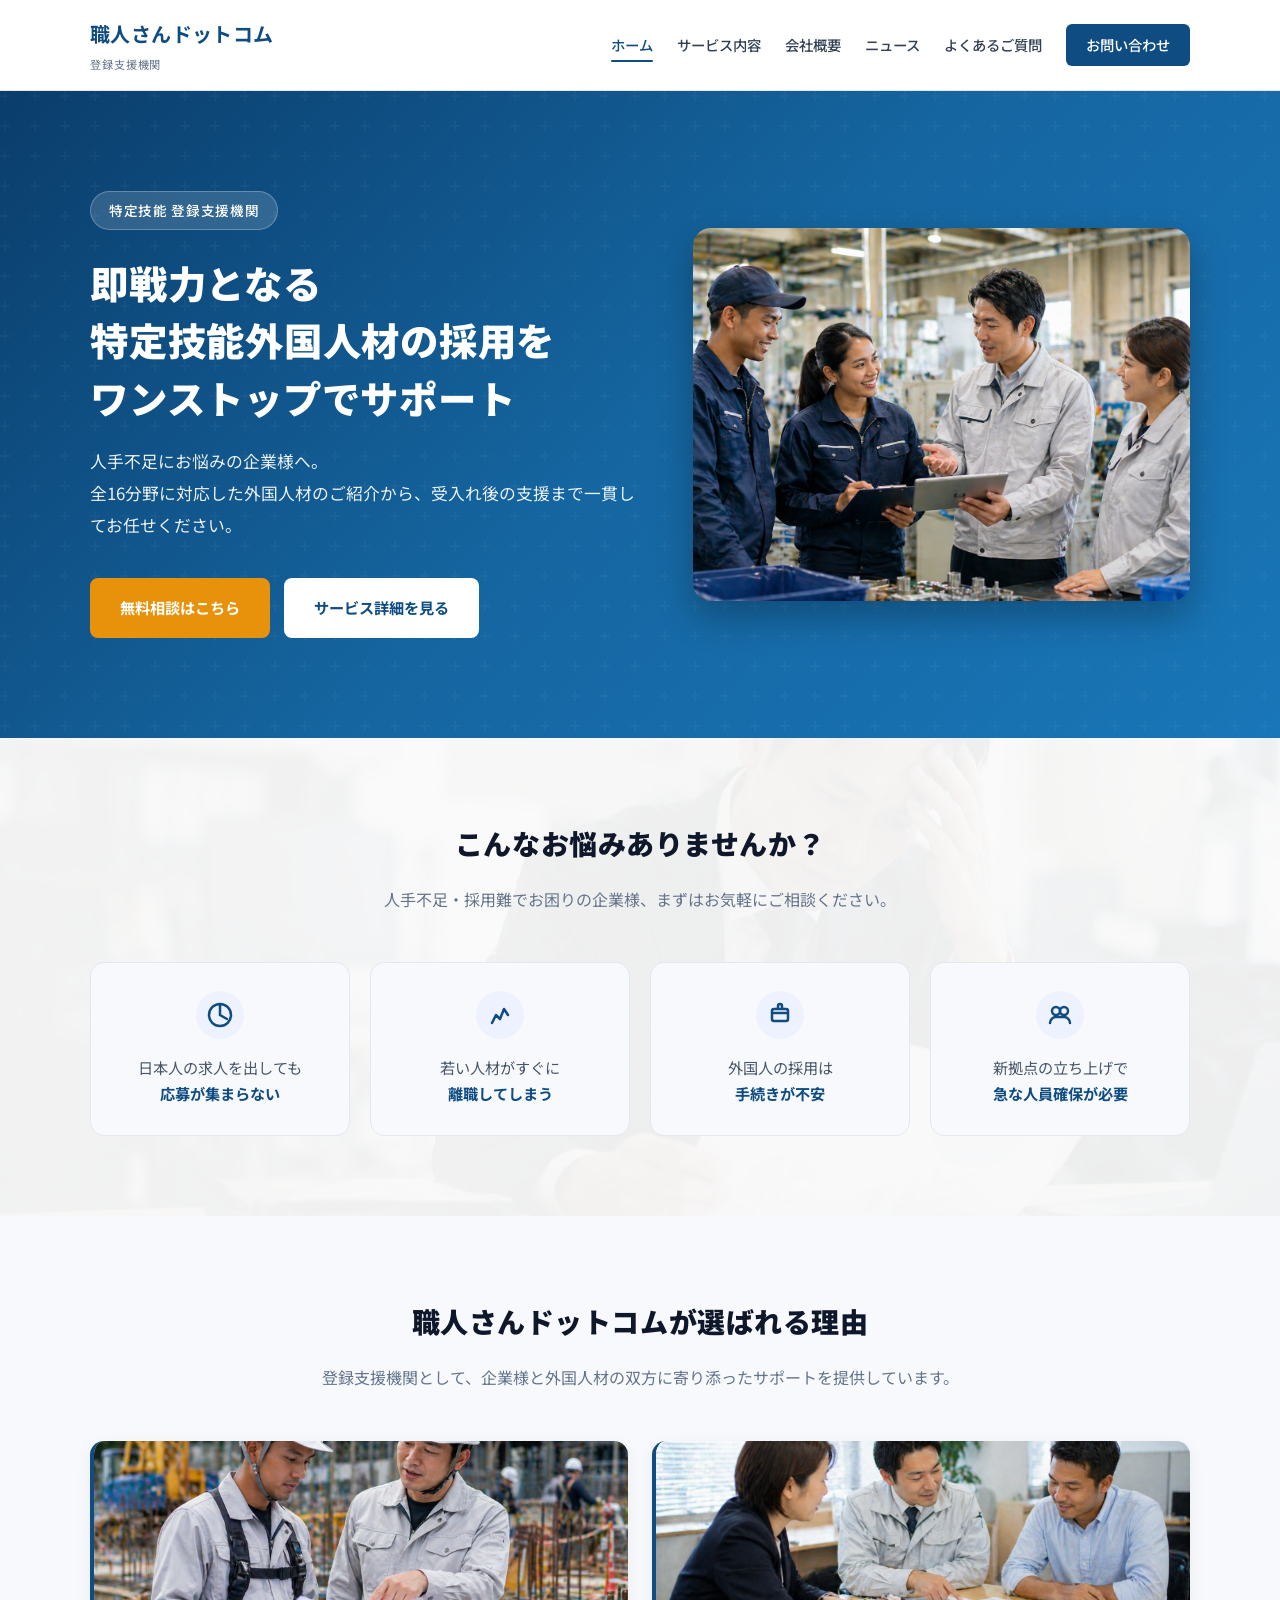
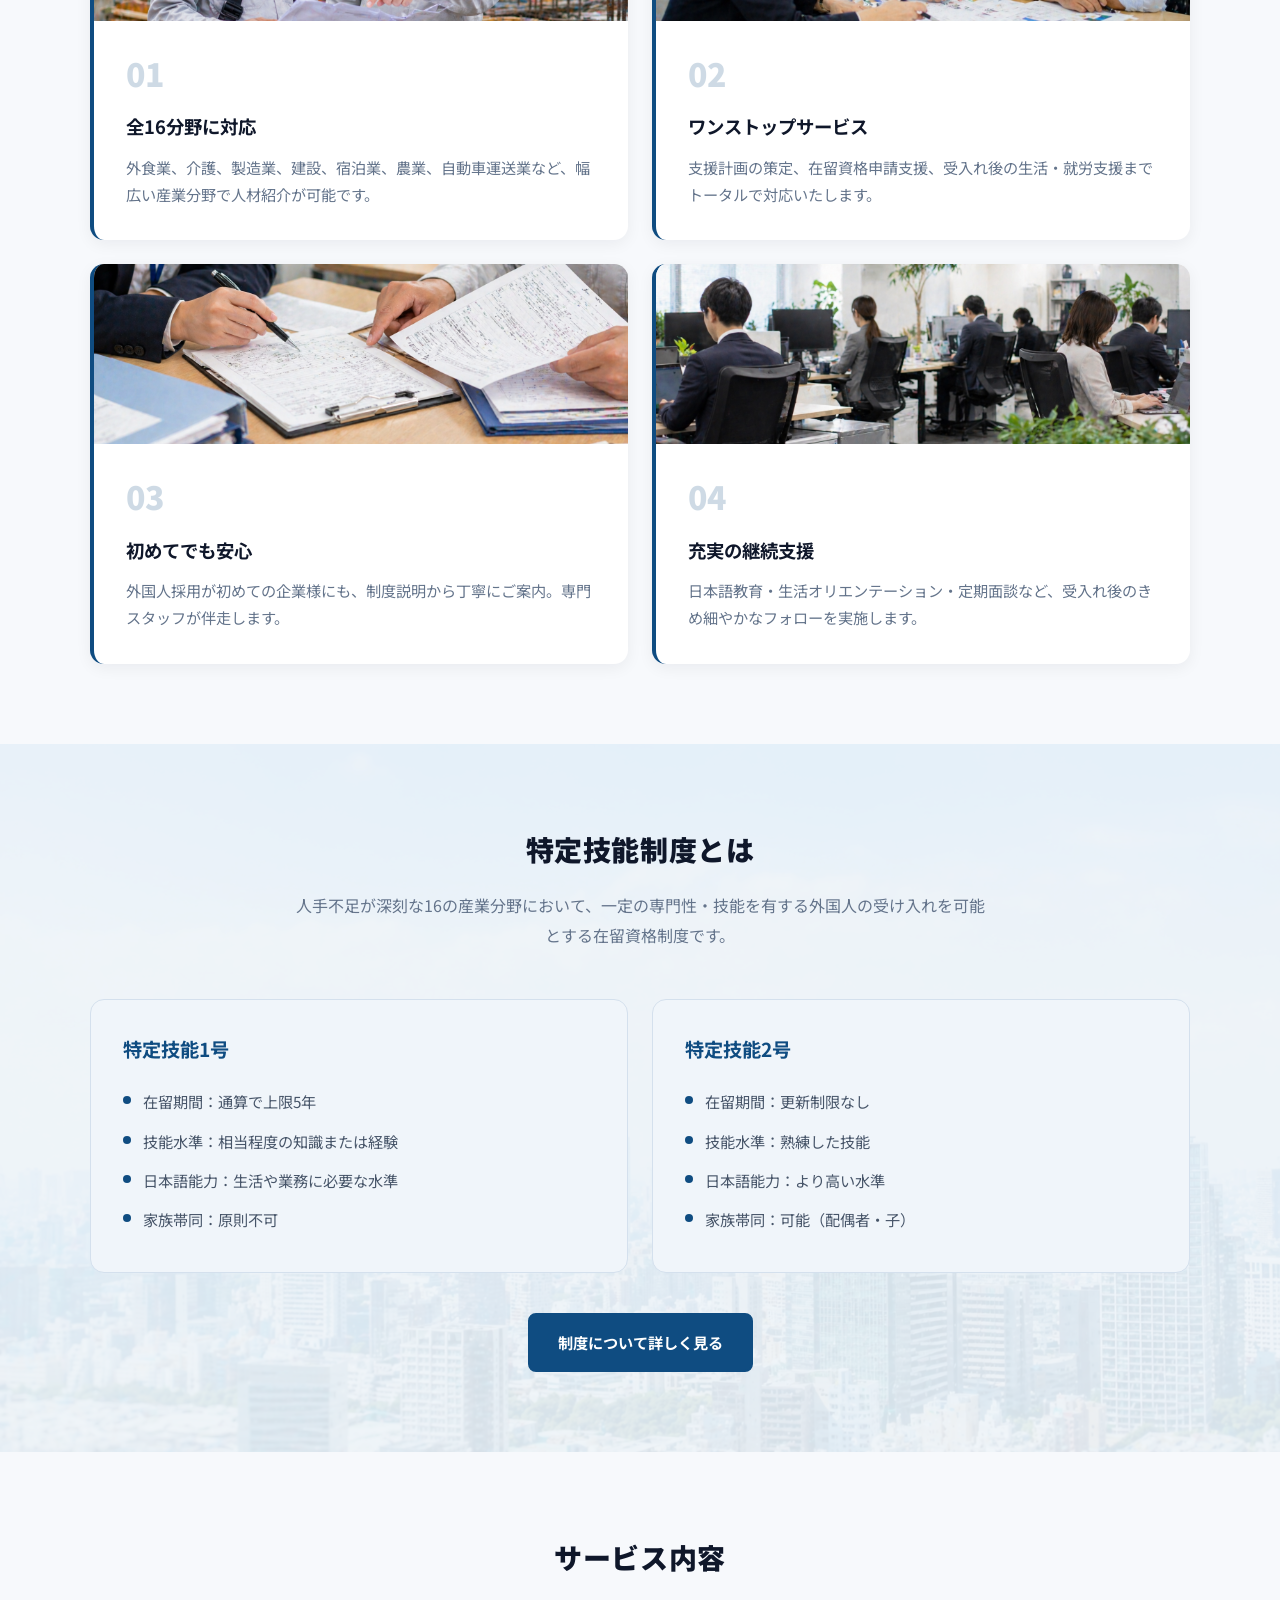
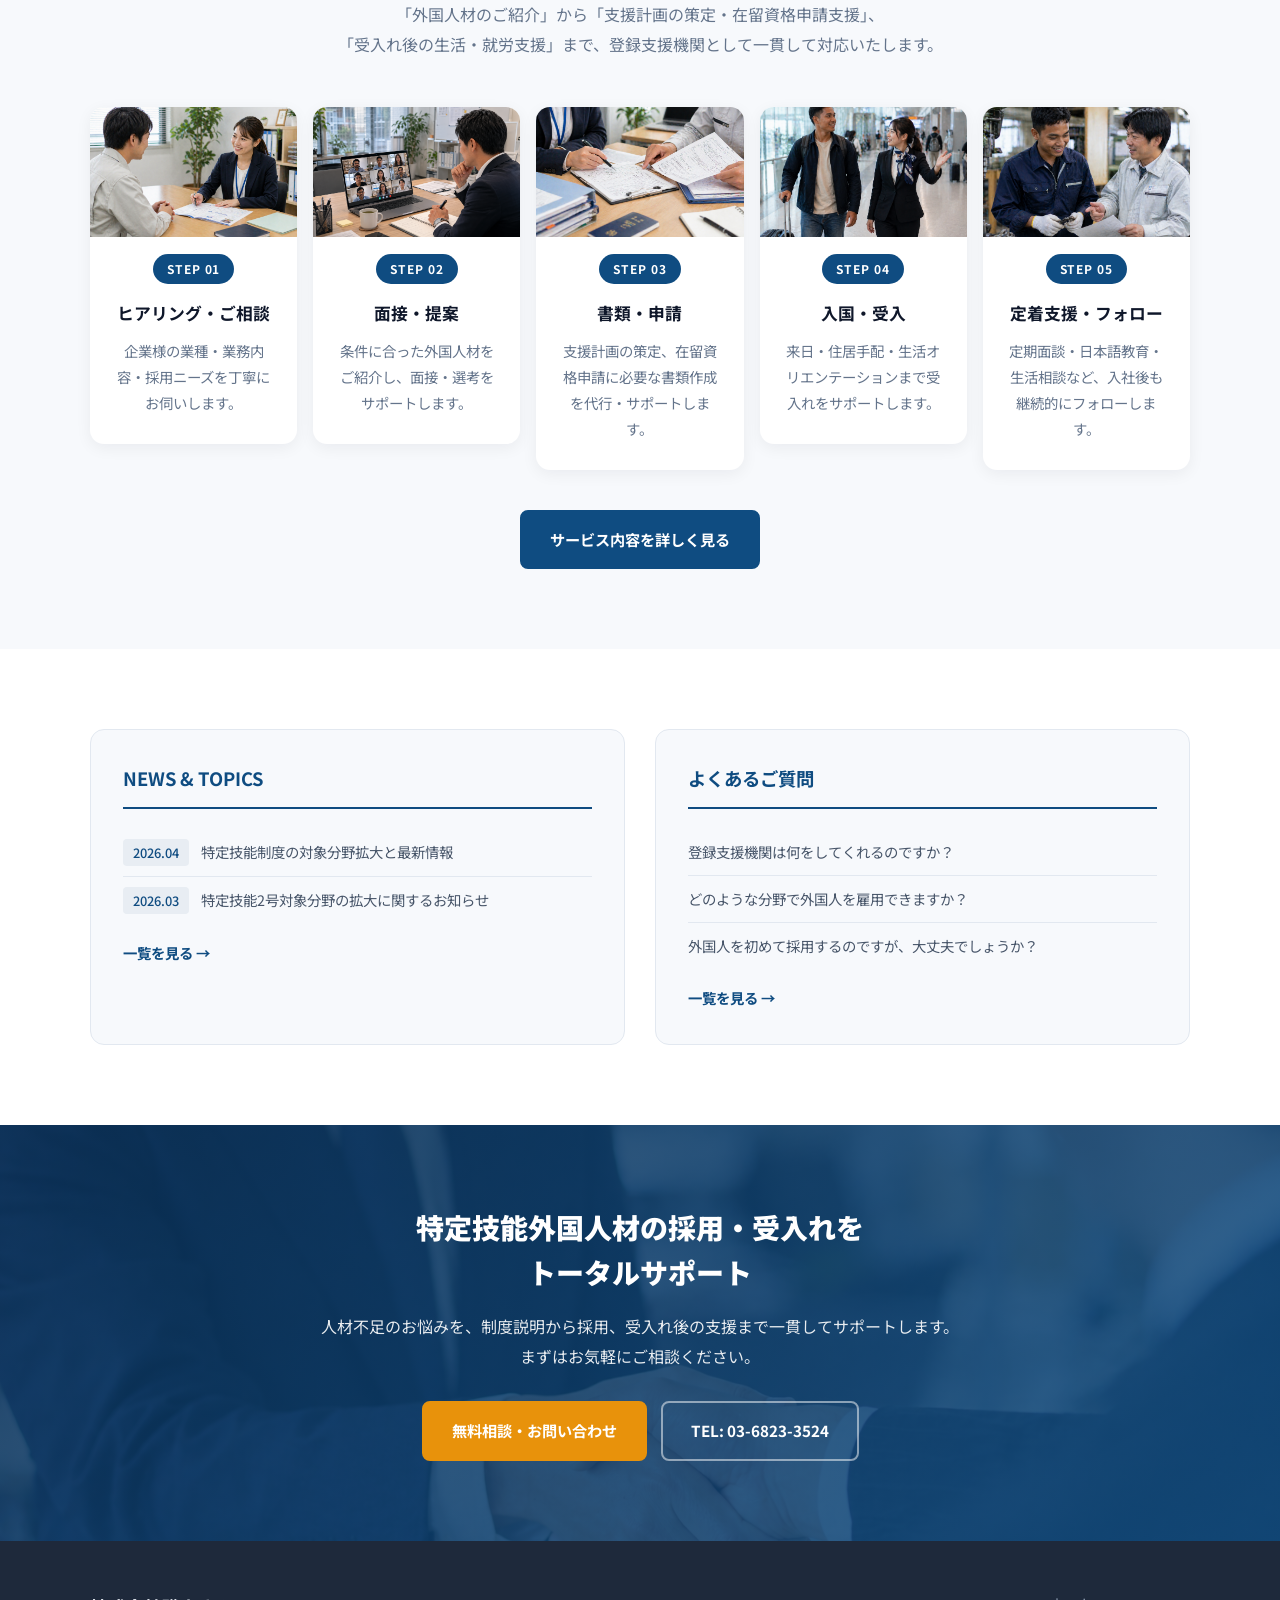
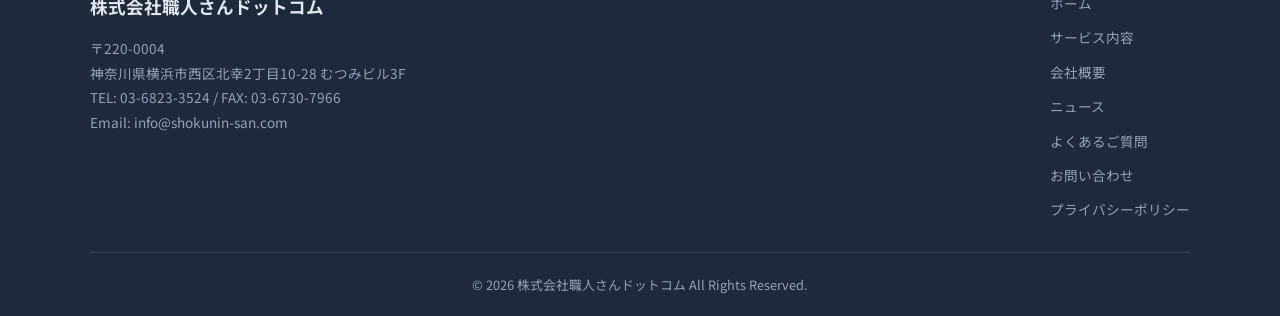
==== commit 614d4db3: "トップ・サービスページに写真素材を導入 - index.html: Hero 2カラム化、悩み/特定技能セクション背景画像、選ばれる理由4カードに画像追加、サービスの流れを 3STEP→5STEP に" ====
--- a/index.html
+++ b/index.html
@@ -79,21 +79,26 @@
   <section class="hero">
     <div class="hero-overlay"></div>
     <div class="container hero-content">
-      <p class="hero-label">特定技能 登録支援機関</p>
-      <h1>即戦力となる<br>特定技能外国人材の採用を<br>ワンストップでサポート</h1>
-      <p class="hero-text">
-        人手不足にお悩みの企業様へ。<br>
-        全16分野に対応した外国人材のご紹介から、受入れ後の支援まで一貫してお任せください。
-      </p>
-      <div class="hero-btns">
-        <a href="contact.html" class="btn btn-accent">無料相談はこちら</a>
-        <a href="service.html" class="btn btn-white">サービス詳細を見る</a>
+      <div class="hero-text-area">
+        <p class="hero-label">特定技能 登録支援機関</p>
+        <h1>即戦力となる<br>特定技能外国人材の採用を<br>ワンストップでサポート</h1>
+        <p class="hero-text">
+          人手不足にお悩みの企業様へ。<br>
+          全16分野に対応した外国人材のご紹介から、受入れ後の支援まで一貫してお任せください。
+        </p>
+        <div class="hero-btns">
+          <a href="contact.html" class="btn btn-accent">無料相談はこちら</a>
+          <a href="service.html" class="btn btn-white">サービス詳細を見る</a>
+        </div>
+      </div>
+      <div class="hero-image">
+        <img src="images/hero.png" alt="工場で外国人スタッフと日本人スタッフが協力して働く様子">
       </div>
     </div>
   </section>
 
   <!-- こんなお悩みありませんか？ -->
-  <section class="section bg-white">
+  <section class="section has-bg has-bg-trouble" style="background-image:url('images/trouble-bg.png');">
     <div class="container">
       <h2 class="section-title">こんなお悩みありませんか？</h2>
       <p class="section-lead">人手不足・採用難でお困りの企業様、まずはお気軽にご相談ください。</p>
@@ -133,21 +138,25 @@
       <p class="section-lead">登録支援機関として、企業様と外国人材の双方に寄り添ったサポートを提供しています。</p>
       <div class="features">
         <div class="feature-card">
+          <div class="feature-image"><img src="images/industry-construction.png" alt="ヘルメットを被った作業員が現場で図面を確認している様子"></div>
           <div class="feature-num">01</div>
           <h3>全16分野に対応</h3>
           <p>外食業、介護、製造業、建設、宿泊業、農業、自動車運送業など、幅広い産業分野で人材紹介が可能です。</p>
         </div>
         <div class="feature-card">
+          <div class="feature-image"><img src="images/support-meeting.png" alt="スタッフが書類を見ながら3人で打ち合わせている様子"></div>
           <div class="feature-num">02</div>
           <h3>ワンストップサービス</h3>
           <p>支援計画の策定、在留資格申請支援、受入れ後の生活・就労支援までトータルで対応いたします。</p>
         </div>
         <div class="feature-card">
+          <div class="feature-image"><img src="images/documents.png" alt="申請書類を確認している手元"></div>
           <div class="feature-num">03</div>
           <h3>初めてでも安心</h3>
           <p>外国人採用が初めての企業様にも、制度説明から丁寧にご案内。専門スタッフが伴走します。</p>
         </div>
         <div class="feature-card">
+          <div class="feature-image"><img src="images/office.png" alt="職人さんドットコムのオフィス"></div>
           <div class="feature-num">04</div>
           <h3>充実の継続支援</h3>
           <p>日本語教育・生活オリエンテーション・定期面談など、受入れ後のきめ細やかなフォローを実施します。</p>
@@ -157,7 +166,7 @@
   </section>
 
   <!-- 特定技能制度とは -->
-  <section class="section bg-white">
+  <section class="section has-bg has-bg-system" style="background-image:url('images/system-bg.png');">
     <div class="container">
       <h2 class="section-title">特定技能制度とは</h2>
       <p class="section-lead">
@@ -197,23 +206,36 @@
         「外国人材のご紹介」から「支援計画の策定・在留資格申請支援」、<br>
         「受入れ後の生活・就労支援」まで、登録支援機関として一貫して対応いたします。
       </p>
-      <div class="service-flow">
-        <div class="flow-step">
-          <div class="flow-num">STEP 1</div>
-          <h3>ヒアリング・人材紹介</h3>
-          <p>企業様の業種・業務内容をお伺いし、最適な外国人材をご紹介いたします。</p>
-        </div>
-        <div class="flow-arrow"></div>
-        <div class="flow-step">
-          <div class="flow-num">STEP 2</div>
-          <h3>雇用計画・申請支援</h3>
-          <p>雇用計画の策定、在留資格申請に必要な書類作成をサポートします。</p>
-        </div>
-        <div class="flow-arrow"></div>
-        <div class="flow-step">
-          <div class="flow-num">STEP 3</div>
-          <h3>受入れ・継続支援</h3>
-          <p>入社後の生活支援、定期面談、日本語学習機会の提供などを継続的に行います。</p>
+      <div class="service-flow service-flow-5">
+        <div class="flow-step">
+          <div class="flow-image"><img src="images/step-01.png" alt="STEP 01 ヒアリング・ご相談"></div>
+          <div class="flow-num">STEP 01</div>
+          <h3>ヒアリング・ご相談</h3>
+          <p>企業様の業種・業務内容・採用ニーズを丁寧にお伺いします。</p>
+        </div>
+        <div class="flow-step">
+          <div class="flow-image"><img src="images/step-02.png" alt="STEP 02 面接・提案"></div>
+          <div class="flow-num">STEP 02</div>
+          <h3>面接・提案</h3>
+          <p>条件に合った外国人材をご紹介し、面接・選考をサポートします。</p>
+        </div>
+        <div class="flow-step">
+          <div class="flow-image"><img src="images/step-03.png" alt="STEP 03 書類・申請"></div>
+          <div class="flow-num">STEP 03</div>
+          <h3>書類・申請</h3>
+          <p>支援計画の策定、在留資格申請に必要な書類作成を代行・サポートします。</p>
+        </div>
+        <div class="flow-step">
+          <div class="flow-image"><img src="images/step-04.png" alt="STEP 04 入国・受入"></div>
+          <div class="flow-num">STEP 04</div>
+          <h3>入国・受入</h3>
+          <p>来日・住居手配・生活オリエンテーションまで受入れをサポートします。</p>
+        </div>
+        <div class="flow-step">
+          <div class="flow-image"><img src="images/step-05.png" alt="STEP 05 定着支援・フォロー"></div>
+          <div class="flow-num">STEP 05</div>
+          <h3>定着支援・フォロー</h3>
+          <p>定期面談・日本語教育・生活相談など、入社後も継続的にフォローします。</p>
         </div>
       </div>
       <div class="center mt-40">
@@ -248,7 +270,7 @@
   </section>
 
   <!-- CTA -->
-  <section class="cta">
+  <section class="cta has-image">
     <div class="container">
       <h2>特定技能外国人材の採用・受入れを<br>トータルサポート</h2>
       <p>人材不足のお悩みを、制度説明から採用、受入れ後の支援まで一貫してサポートします。<br>まずはお気軽にご相談ください。</p>
--- a/style.css
+++ b/style.css
@@ -185,7 +185,25 @@
 
 .hero-content {
   position: relative;
-  max-width: 760px;
+  max-width: 1100px;
+  display: grid;
+  grid-template-columns: 1.1fr 1fr;
+  gap: 56px;
+  align-items: center;
+}
+
+.hero-text-area {
+  max-width: 560px;
+}
+
+.hero-image img {
+  width: 100%;
+  height: auto;
+  aspect-ratio: 4 / 3;
+  object-fit: cover;
+  border-radius: 18px;
+  box-shadow: 0 16px 36px rgba(0, 0, 0, 0.28);
+  display: block;
 }
 
 .hero-label {
@@ -285,6 +303,29 @@
   padding: 80px 0;
 }
 
+/* セクション背景画像（薄い背景＋オーバーレイ） */
+.has-bg {
+  position: relative;
+  background-size: cover;
+  background-position: center;
+  isolation: isolate;
+}
+
+.has-bg::before {
+  content: "";
+  position: absolute;
+  inset: 0;
+  z-index: -1;
+}
+
+.has-bg-trouble::before {
+  background: rgba(255, 255, 255, 0.92);
+}
+
+.has-bg-system::before {
+  background: rgba(240, 245, 250, 0.88);
+}
+
 .section-title {
   font-size: 1.75rem;
   font-weight: 900;
@@ -357,6 +398,20 @@
   box-shadow: 0 4px 16px rgba(15, 23, 42, 0.06);
   transition: transform 0.3s, box-shadow 0.3s;
   border-left: 4px solid #0f4c81;
+  overflow: hidden;
+}
+
+.feature-image {
+  height: 180px;
+  margin: -32px -32px 24px;
+  overflow: hidden;
+}
+
+.feature-image img {
+  width: 100%;
+  height: 100%;
+  object-fit: cover;
+  display: block;
 }
 
 .feature-card:hover {
@@ -438,6 +493,28 @@
   gap: 12px;
 }
 
+/* 5STEP版（index.html用） */
+.service-flow-5 {
+  display: grid;
+  grid-template-columns: repeat(5, 1fr);
+  gap: 16px;
+}
+
+.flow-image {
+  height: 130px;
+  margin: -28px -24px 16px;
+  overflow: hidden;
+  border-top-left-radius: 14px;
+  border-top-right-radius: 14px;
+}
+
+.flow-image img {
+  width: 100%;
+  height: 100%;
+  object-fit: cover;
+  display: block;
+}
+
 .flow-step {
   flex: 1;
   background: white;
@@ -562,6 +639,12 @@
   padding: 80px 20px;
 }
 
+.cta.has-image {
+  background:
+    linear-gradient(135deg, rgba(10, 49, 88, 0.88) 0%, rgba(15, 76, 129, 0.85) 100%),
+    url("images/handshake.png") center/cover no-repeat;
+}
+
 .cta h2 {
   font-size: 1.75rem;
   margin-bottom: 16px;
@@ -674,6 +757,56 @@
 /* --- Service Page --- */
 .service-block {
   margin-bottom: 48px;
+}
+
+/* 対応分野カード（service.html） */
+.industry-grid {
+  display: grid;
+  grid-template-columns: repeat(4, 1fr);
+  gap: 20px;
+  margin-bottom: 32px;
+}
+
+.industry-card {
+  background: #ffffff;
+  border-radius: 14px;
+  overflow: hidden;
+  box-shadow: 0 4px 16px rgba(15, 23, 42, 0.06);
+  transition: transform 0.3s, box-shadow 0.3s;
+}
+
+.industry-card:hover {
+  transform: translateY(-3px);
+  box-shadow: 0 8px 22px rgba(15, 23, 42, 0.1);
+}
+
+.industry-image {
+  height: 160px;
+  overflow: hidden;
+}
+
+.industry-image img {
+  width: 100%;
+  height: 100%;
+  object-fit: cover;
+  display: block;
+}
+
+.industry-body {
+  padding: 16px 20px 20px;
+}
+
+.industry-body h3 {
+  font-size: 1.05rem;
+  color: #0f4c81;
+  margin-bottom: 6px;
+  font-weight: 700;
+}
+
+.industry-body p {
+  color: #64748b;
+  font-size: 0.85rem;
+  line-height: 1.7;
 }
 
 .service-block h2 {
@@ -1023,6 +1156,23 @@
    Responsive
    ============================================ */
 @media (max-width: 900px) {
+  .hero-content {
+    grid-template-columns: 1fr;
+    gap: 32px;
+  }
+
+  .hero-text-area {
+    max-width: 100%;
+  }
+
+  .service-flow-5 {
+    grid-template-columns: repeat(2, 1fr);
+  }
+
+  .industry-grid {
+    grid-template-columns: repeat(2, 1fr);
+  }
+
   .worry-grid {
     grid-template-columns: repeat(2, 1fr);
   }
@@ -1199,6 +1349,24 @@
   }
 }
 
+@media (max-width: 600px) {
+  .service-flow-5 {
+    grid-template-columns: 1fr;
+  }
+
+  .industry-grid {
+    grid-template-columns: 1fr;
+  }
+
+  .feature-image {
+    height: 200px;
+  }
+
+  .flow-image {
+    height: 180px;
+  }
+}
+
 @media (max-width: 480px) {
   .hero h1 {
     font-size: 1.35rem;
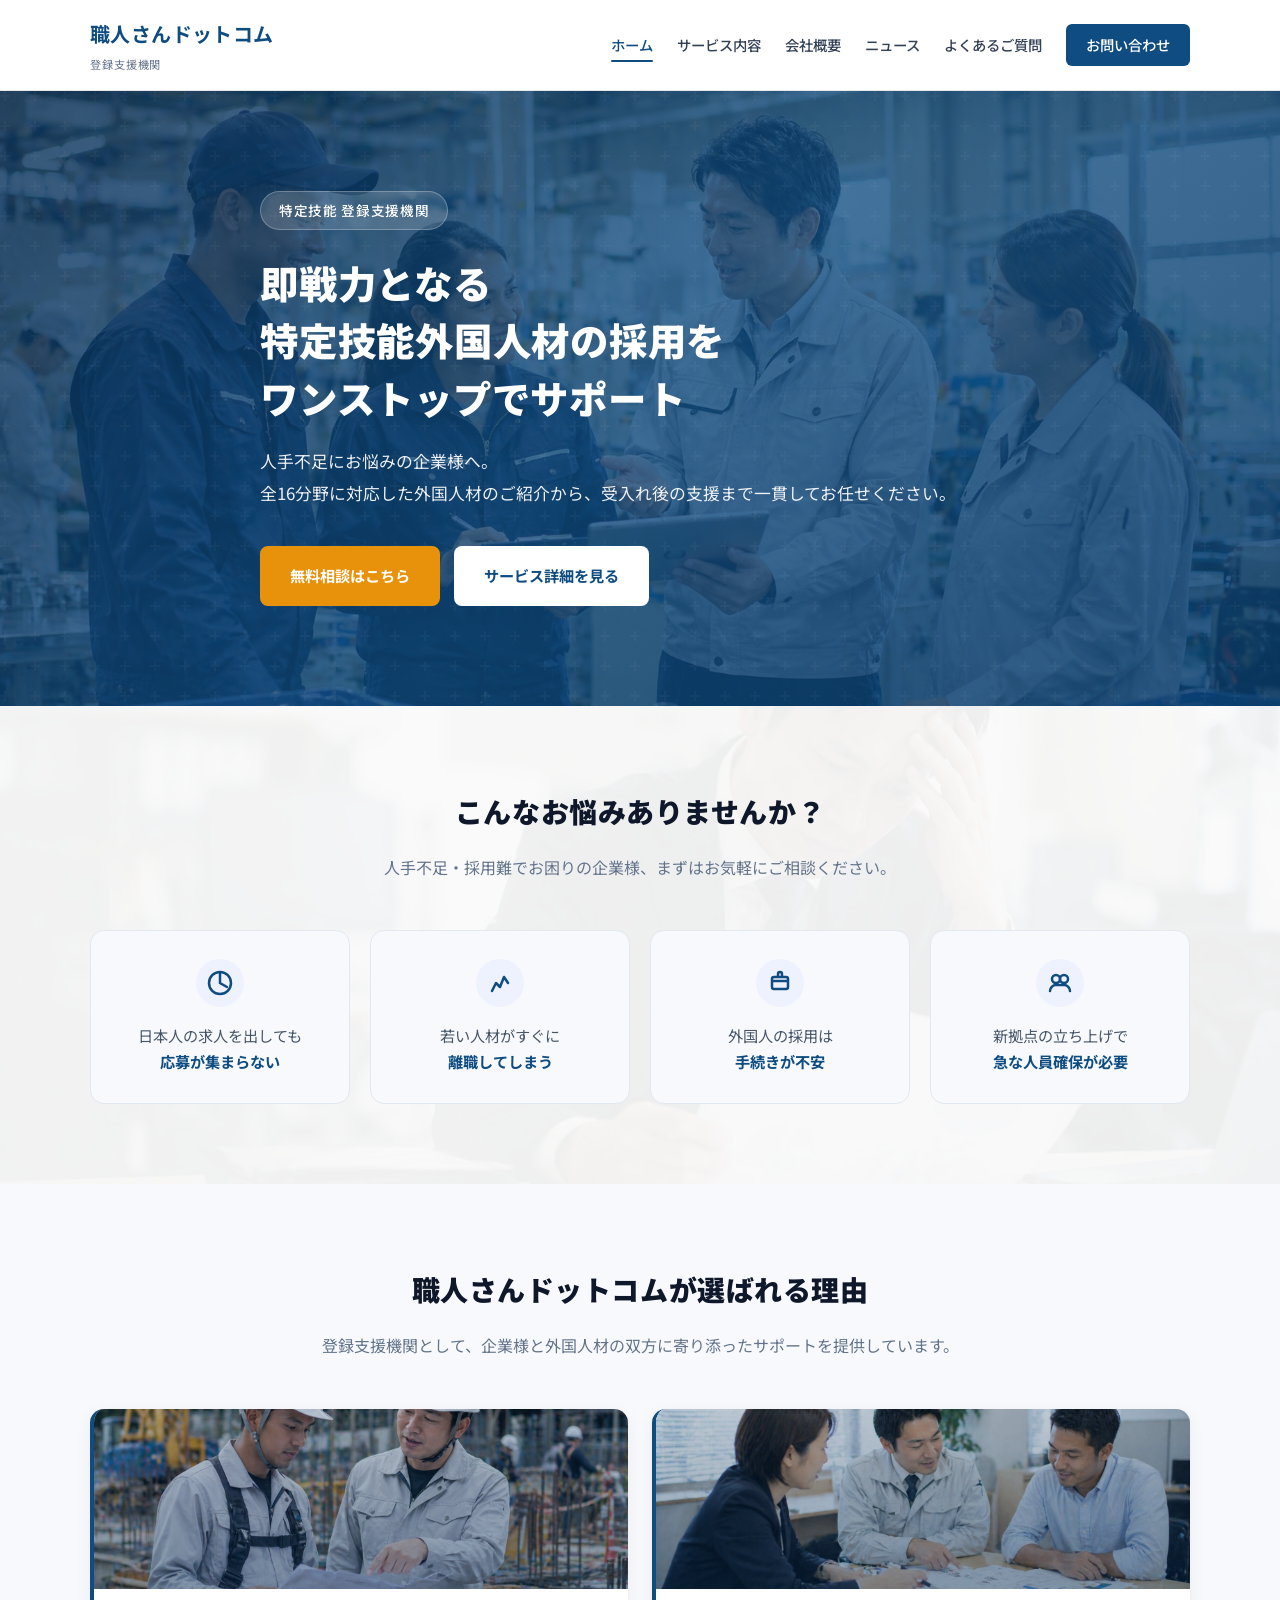
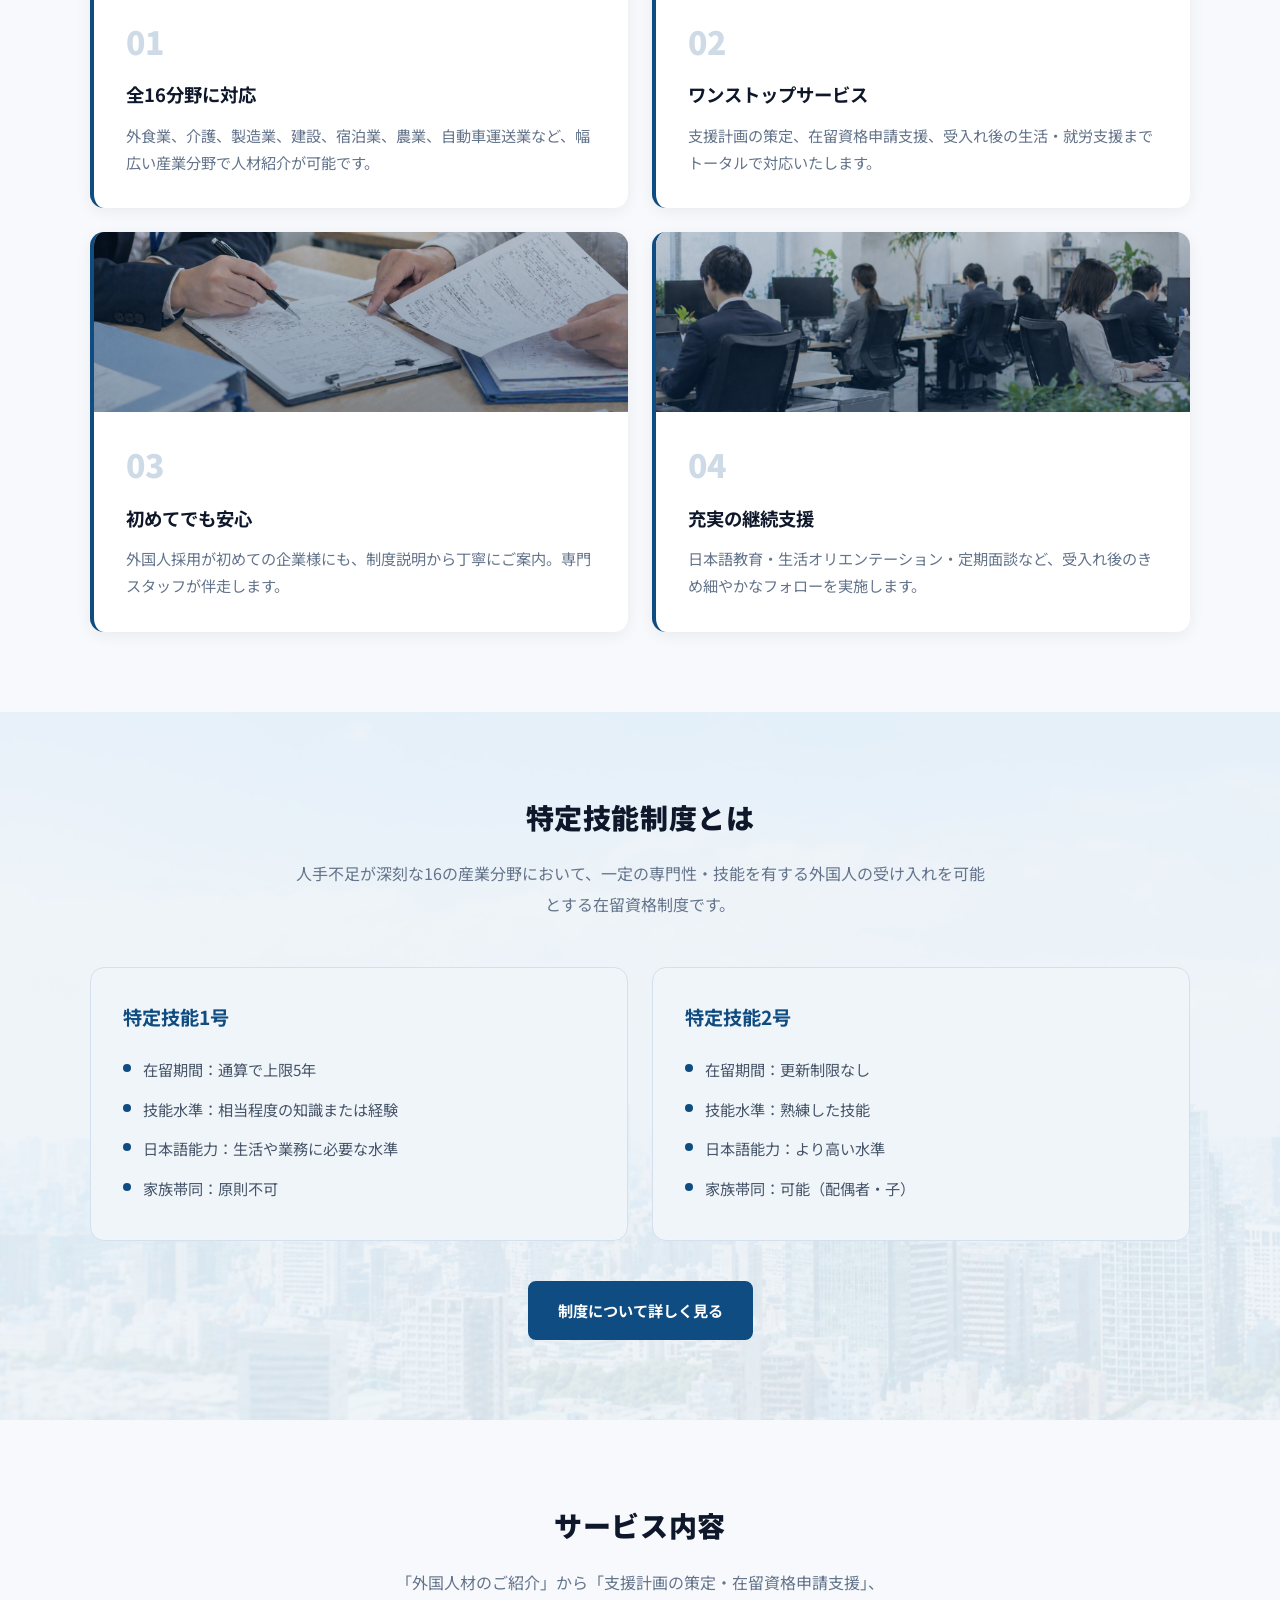
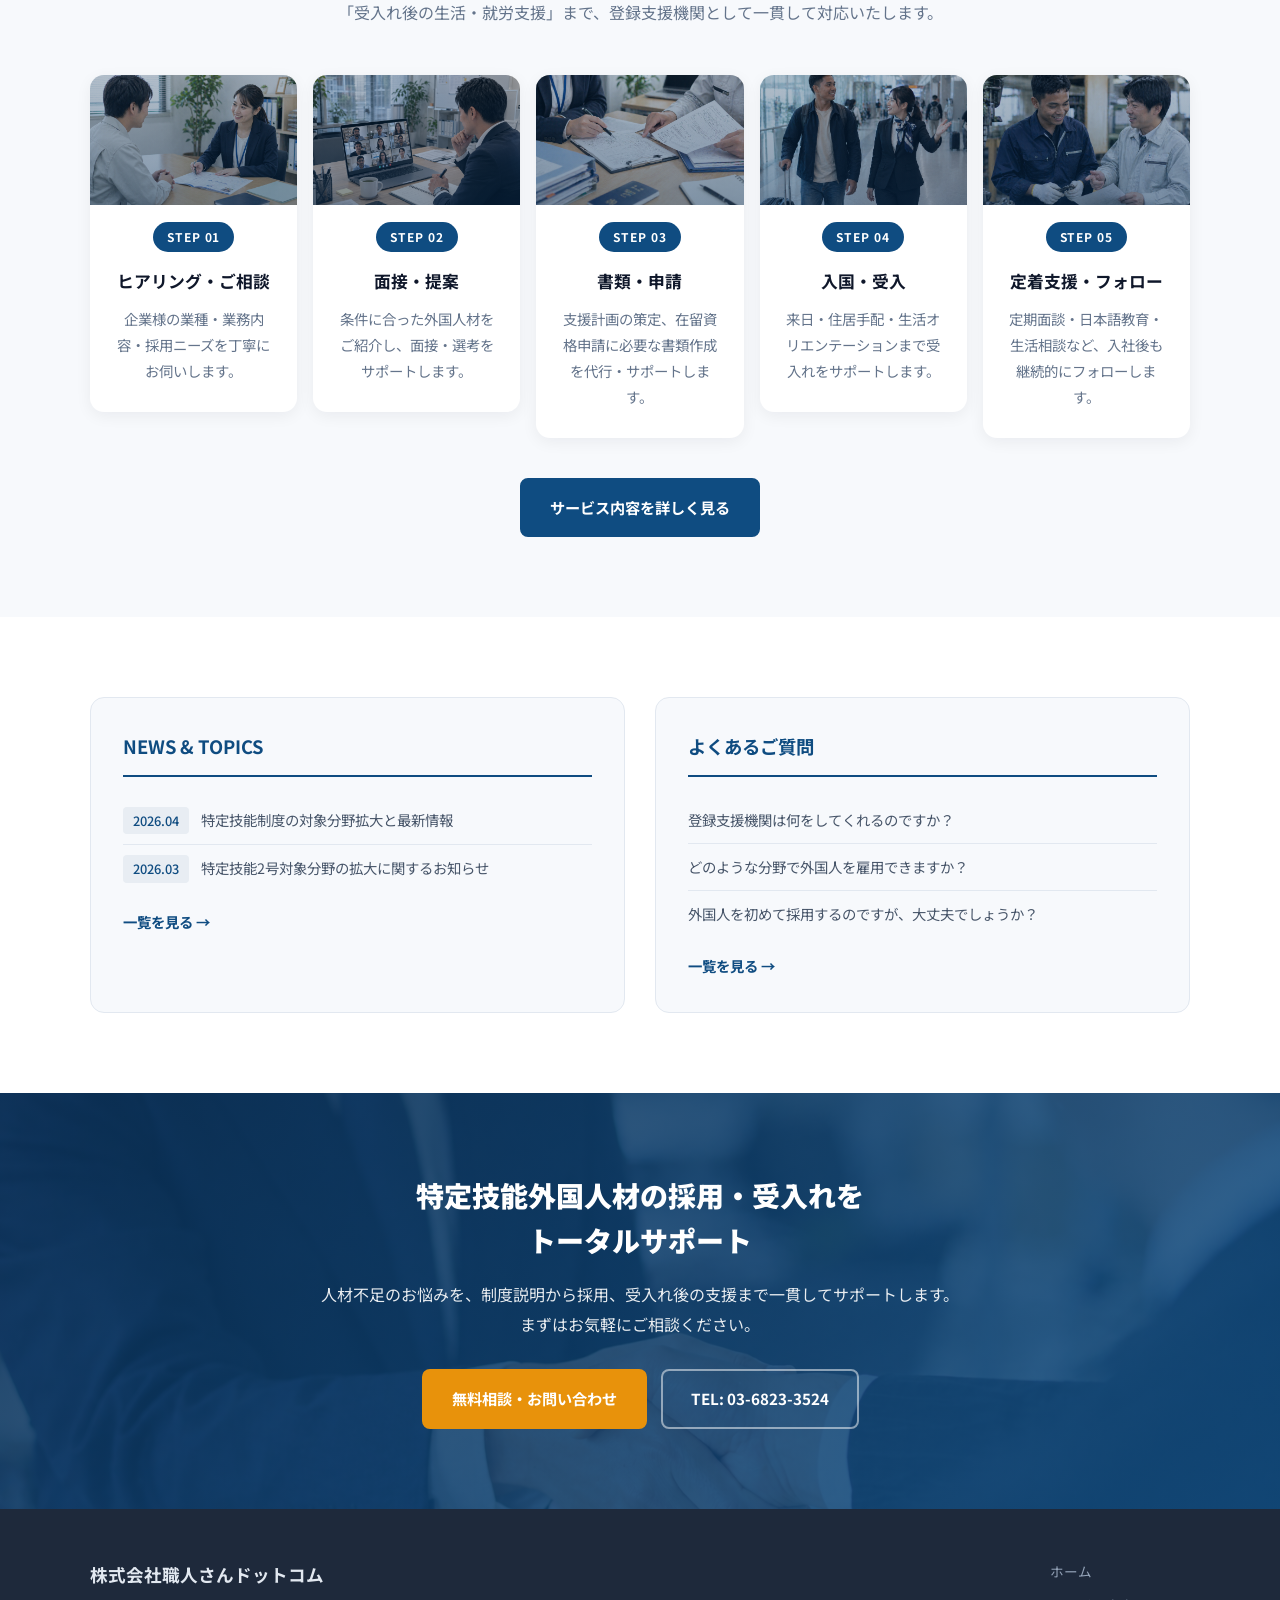
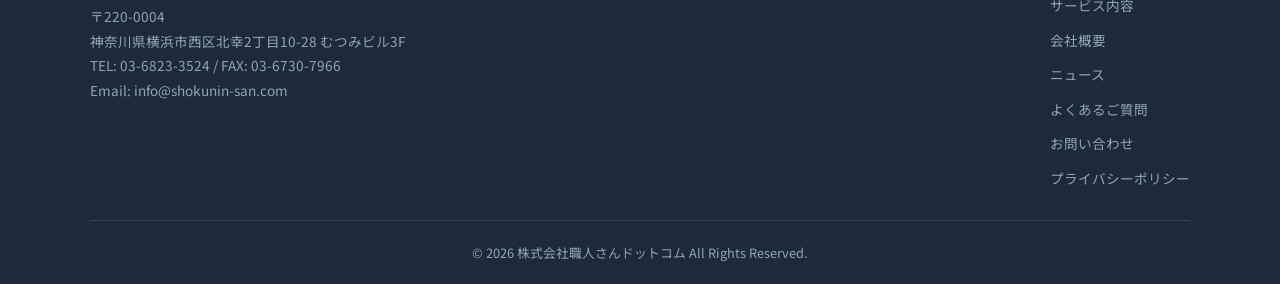
==== commit ec81c034: "Hero と画像カードを暗オーバーレイ運用に変更 - Hero: 2カラム廃止しセンター寄せに復帰。hero.png を全面背景にし、ネイビー濃グラデオーバーレイで AI 画像の粗さを隠して雰囲気重視" ====
--- a/index.html
+++ b/index.html
@@ -76,23 +76,18 @@
   <div class="nav-overlay" id="navOverlay"></div>
 
   <!-- ヒーロー -->
-  <section class="hero">
+  <section class="hero hero-image-bg">
     <div class="hero-overlay"></div>
     <div class="container hero-content">
-      <div class="hero-text-area">
-        <p class="hero-label">特定技能 登録支援機関</p>
-        <h1>即戦力となる<br>特定技能外国人材の採用を<br>ワンストップでサポート</h1>
-        <p class="hero-text">
-          人手不足にお悩みの企業様へ。<br>
-          全16分野に対応した外国人材のご紹介から、受入れ後の支援まで一貫してお任せください。
-        </p>
-        <div class="hero-btns">
-          <a href="contact.html" class="btn btn-accent">無料相談はこちら</a>
-          <a href="service.html" class="btn btn-white">サービス詳細を見る</a>
-        </div>
-      </div>
-      <div class="hero-image">
-        <img src="images/hero.png" alt="工場で外国人スタッフと日本人スタッフが協力して働く様子">
+      <p class="hero-label">特定技能 登録支援機関</p>
+      <h1>即戦力となる<br>特定技能外国人材の採用を<br>ワンストップでサポート</h1>
+      <p class="hero-text">
+        人手不足にお悩みの企業様へ。<br>
+        全16分野に対応した外国人材のご紹介から、受入れ後の支援まで一貫してお任せください。
+      </p>
+      <div class="hero-btns">
+        <a href="contact.html" class="btn btn-accent">無料相談はこちら</a>
+        <a href="service.html" class="btn btn-white">サービス詳細を見る</a>
       </div>
     </div>
   </section>
--- a/style.css
+++ b/style.css
@@ -177,6 +177,12 @@
   overflow: hidden;
 }
 
+.hero.hero-image-bg {
+  background:
+    linear-gradient(135deg, rgba(10, 49, 88, 0.82) 0%, rgba(15, 76, 129, 0.78) 50%, rgba(10, 61, 107, 0.85) 100%),
+    url("images/hero.png") center/cover no-repeat;
+}
+
 .hero-overlay {
   position: absolute;
   inset: 0;
@@ -185,25 +191,7 @@
 
 .hero-content {
   position: relative;
-  max-width: 1100px;
-  display: grid;
-  grid-template-columns: 1.1fr 1fr;
-  gap: 56px;
-  align-items: center;
-}
-
-.hero-text-area {
-  max-width: 560px;
-}
-
-.hero-image img {
-  width: 100%;
-  height: auto;
-  aspect-ratio: 4 / 3;
-  object-fit: cover;
-  border-radius: 18px;
-  box-shadow: 0 16px 36px rgba(0, 0, 0, 0.28);
-  display: block;
+  max-width: 760px;
 }
 
 .hero-label {
@@ -405,6 +393,15 @@
   height: 180px;
   margin: -32px -32px 24px;
   overflow: hidden;
+  position: relative;
+}
+
+.feature-image::after {
+  content: "";
+  position: absolute;
+  inset: 0;
+  background: linear-gradient(180deg, rgba(10, 49, 88, 0.25) 0%, rgba(10, 49, 88, 0.45) 100%);
+  pointer-events: none;
 }
 
 .feature-image img {
@@ -412,6 +409,7 @@
   height: 100%;
   object-fit: cover;
   display: block;
+  filter: saturate(0.85);
 }
 
 .feature-card:hover {
@@ -506,6 +504,15 @@
   overflow: hidden;
   border-top-left-radius: 14px;
   border-top-right-radius: 14px;
+  position: relative;
+}
+
+.flow-image::after {
+  content: "";
+  position: absolute;
+  inset: 0;
+  background: linear-gradient(180deg, rgba(10, 49, 88, 0.30) 0%, rgba(10, 49, 88, 0.50) 100%);
+  pointer-events: none;
 }
 
 .flow-image img {
@@ -513,6 +520,7 @@
   height: 100%;
   object-fit: cover;
   display: block;
+  filter: saturate(0.85);
 }
 
 .flow-step {
@@ -783,6 +791,15 @@
 .industry-image {
   height: 160px;
   overflow: hidden;
+  position: relative;
+}
+
+.industry-image::after {
+  content: "";
+  position: absolute;
+  inset: 0;
+  background: linear-gradient(180deg, rgba(10, 49, 88, 0.25) 0%, rgba(10, 49, 88, 0.45) 100%);
+  pointer-events: none;
 }
 
 .industry-image img {
@@ -790,6 +807,7 @@
   height: 100%;
   object-fit: cover;
   display: block;
+  filter: saturate(0.85);
 }
 
 .industry-body {
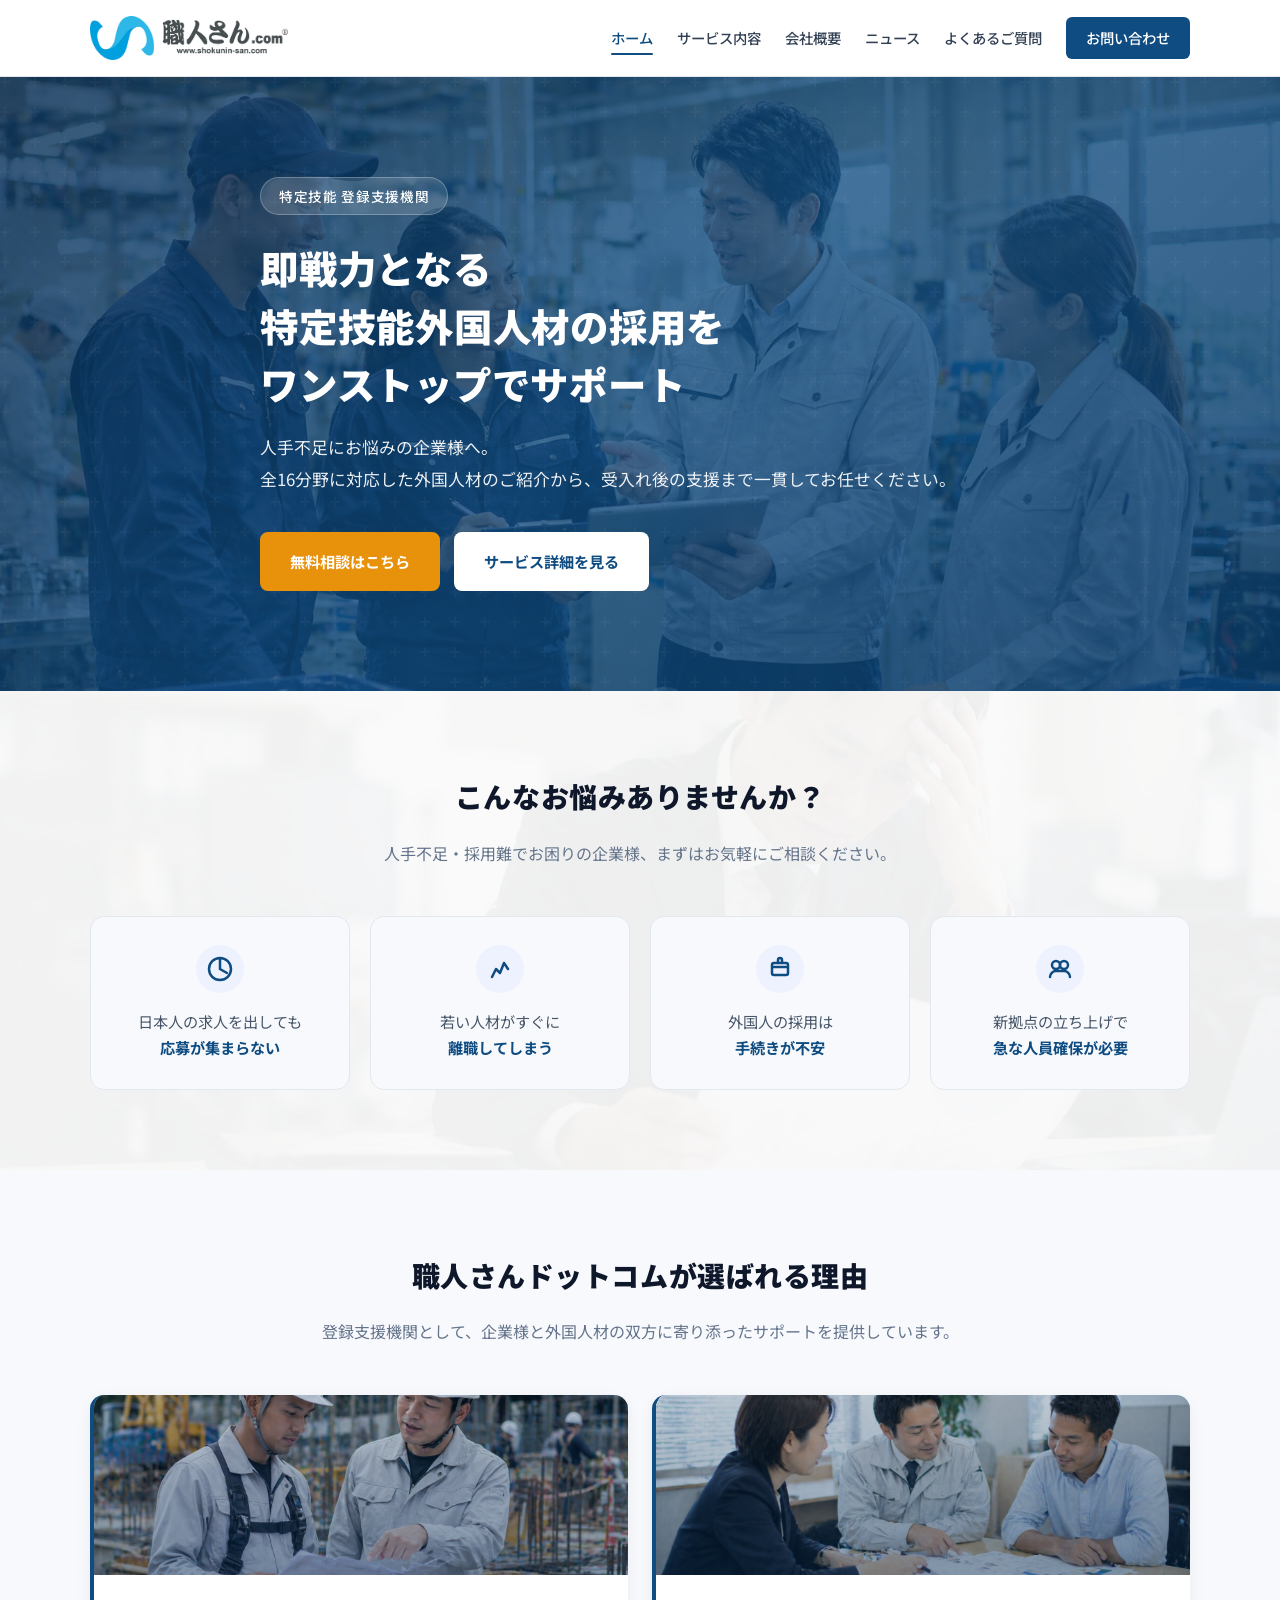
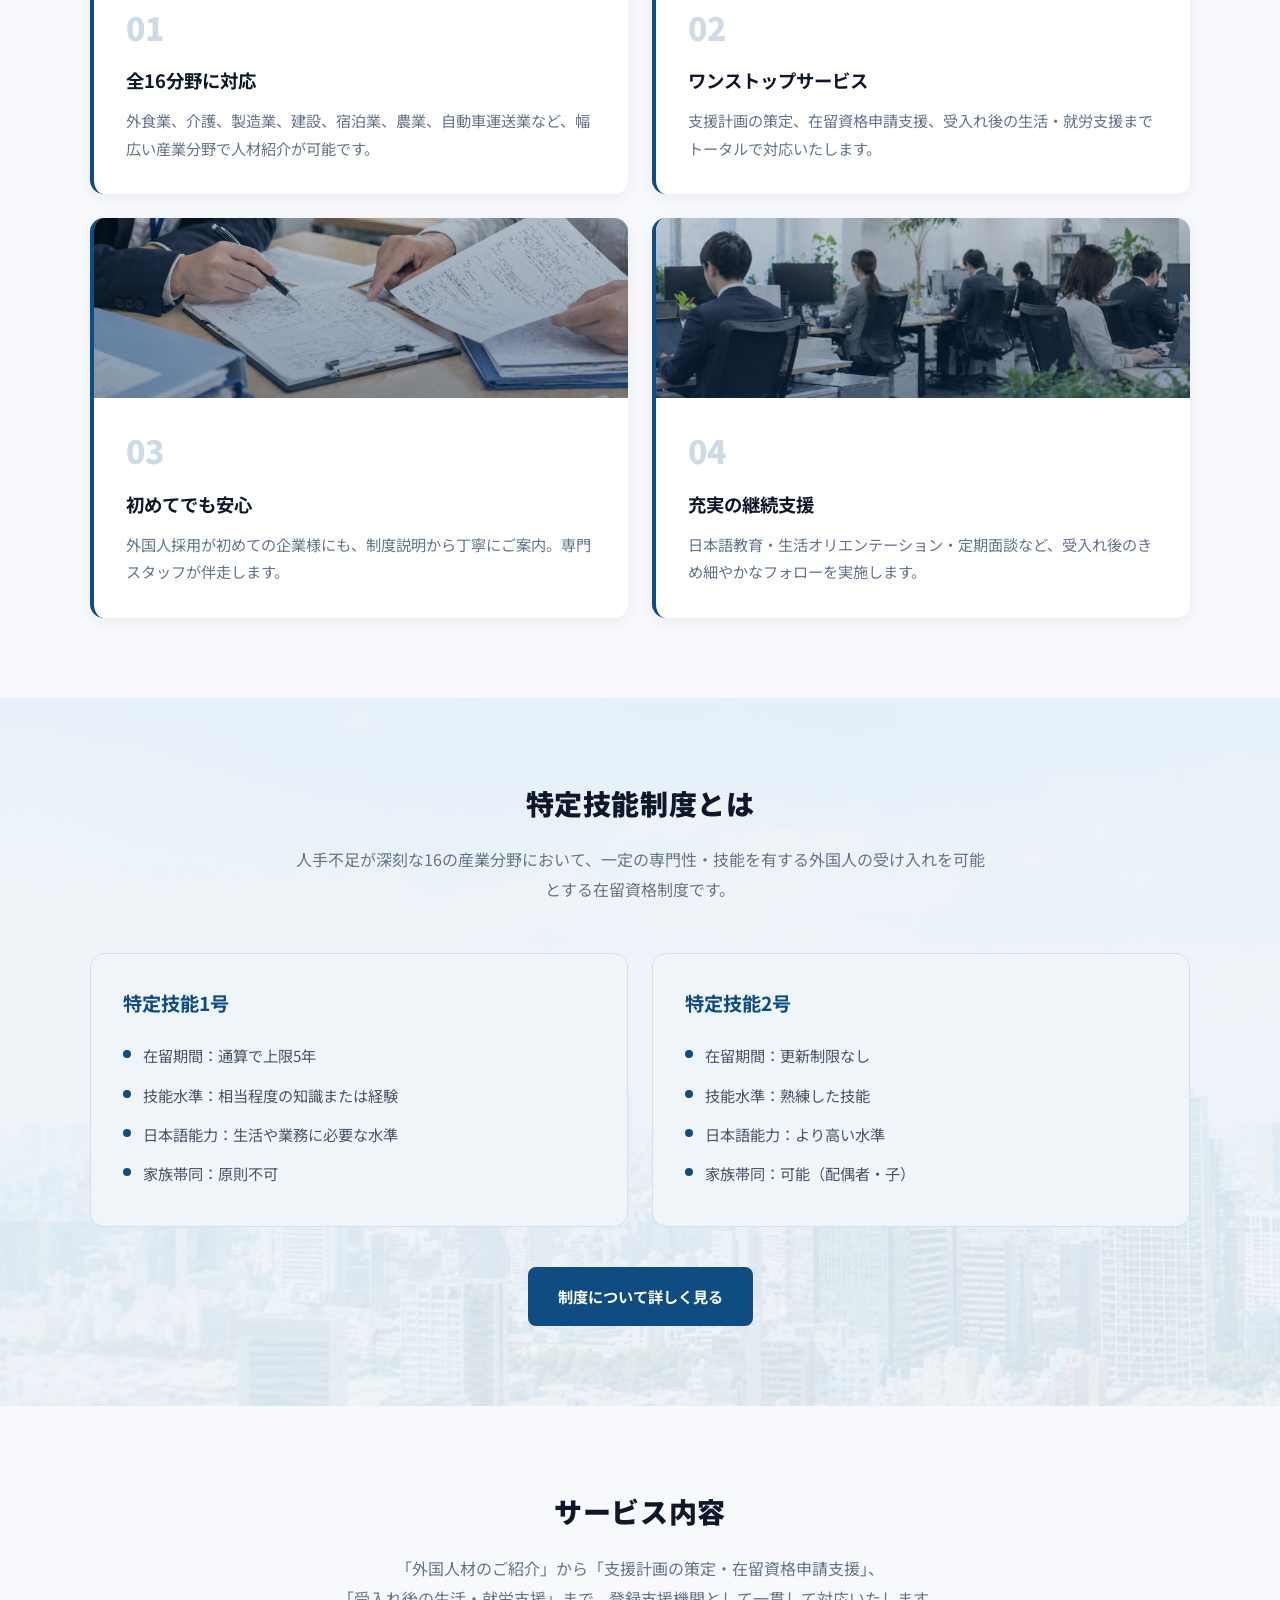
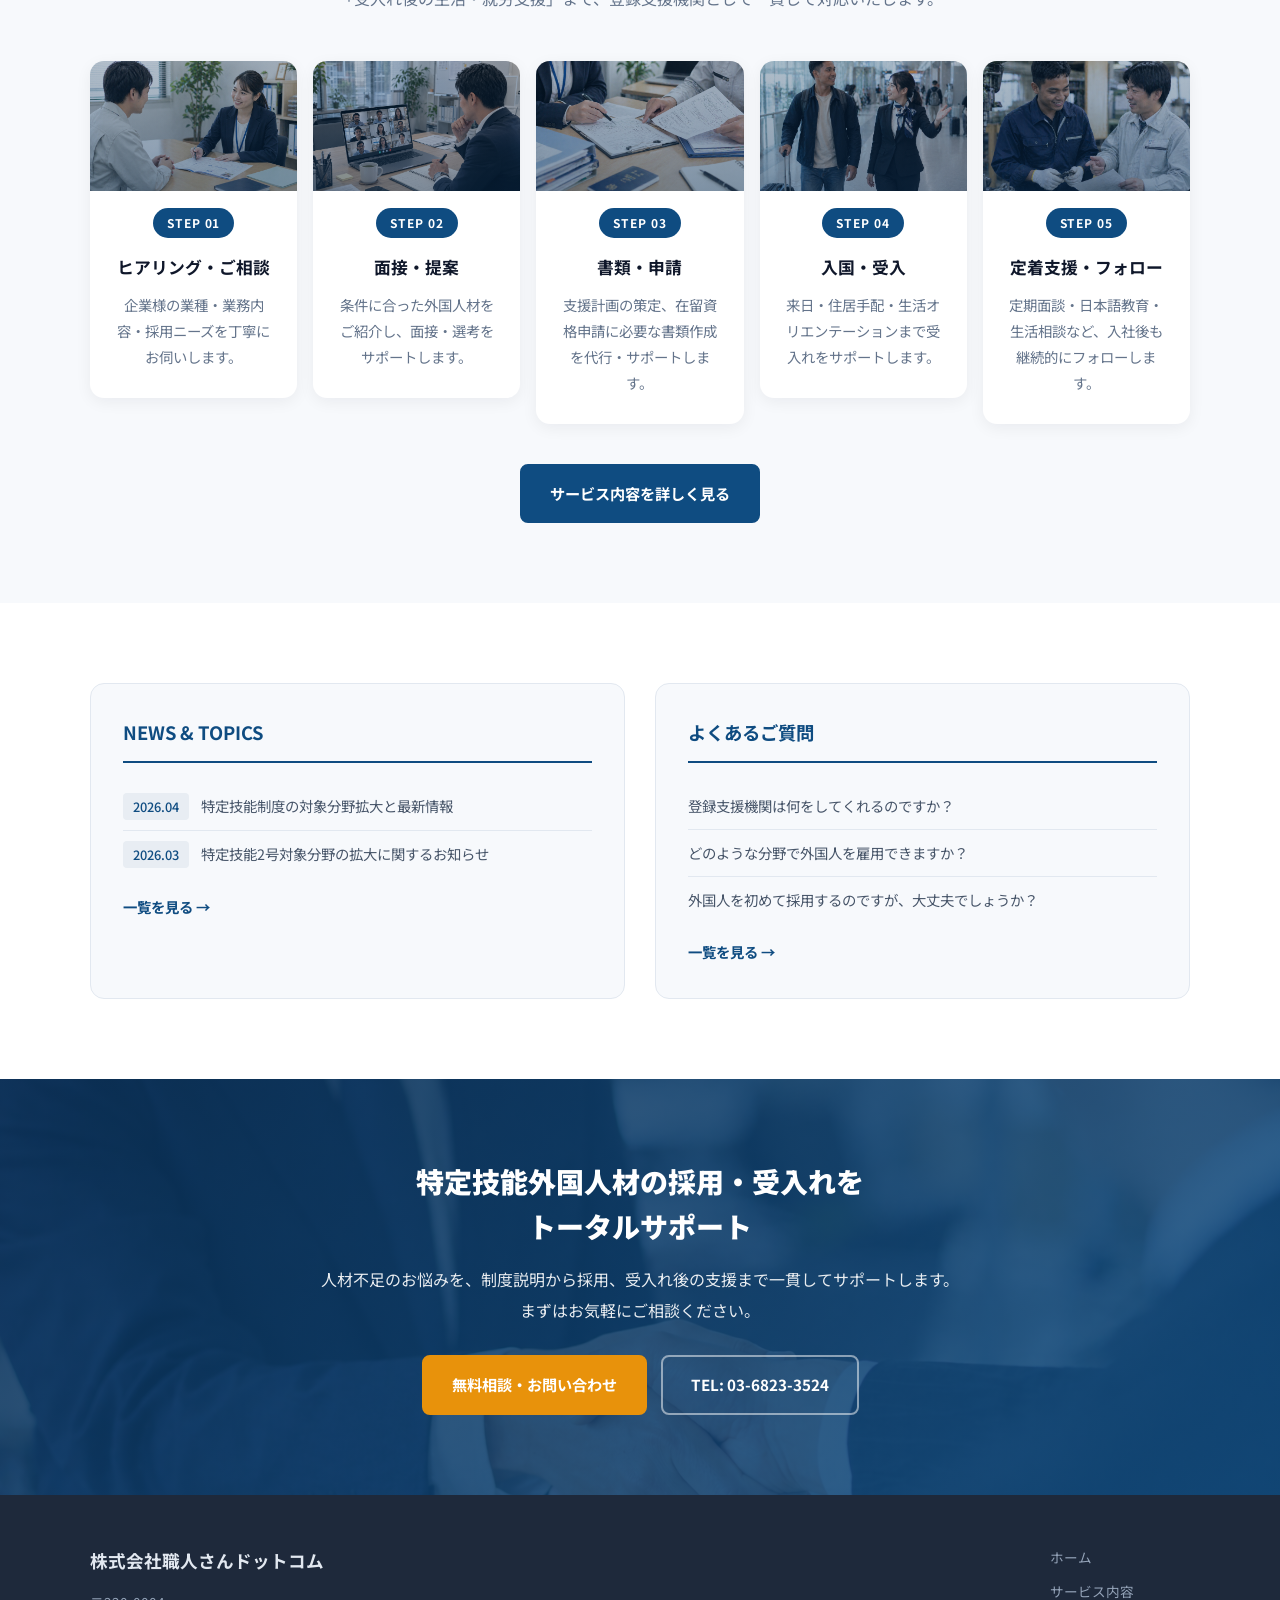
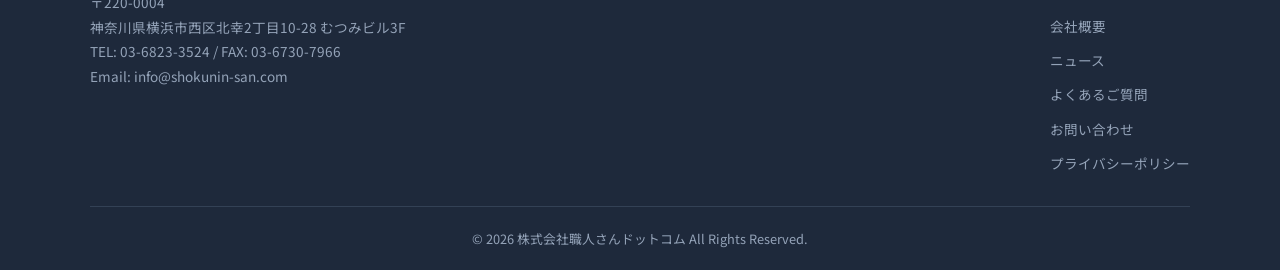
==== commit 3174f902: "ロゴ画像化・ファビコン・OGP画像を全ページに導入 - 公式ロゴ logo.png を images/ に配置し、全7ページのヘッダーをテキストから画像ロゴに差し替え - ロゴマーク部分から favi" ====
--- a/index.html
+++ b/index.html
@@ -12,9 +12,16 @@
   <meta property="og:url" content="https://shokunin-san-com.vercel.app/">
   <meta property="og:site_name" content="株式会社職人さんドットコム">
   <meta property="og:locale" content="ja_JP">
-  <meta name="twitter:card" content="summary">
+  <meta name="twitter:card" content="summary_large_image">
   <meta name="twitter:title" content="特定技能外国人材の採用支援 | 株式会社職人さんドットコム">
   <meta name="twitter:description" content="全16分野対応。特定技能外国人の紹介・受入れ支援をワンストップで提供する登録支援機関です。">
+  <meta name="twitter:image" content="https://shokunin-san-com.vercel.app/images/ogp.jpg">
+  <meta property="og:image" content="https://shokunin-san-com.vercel.app/images/ogp.jpg">
+  <meta property="og:image:width" content="1200">
+  <meta property="og:image:height" content="630">
+  <link rel="icon" type="image/png" sizes="32x32" href="images/favicon-32.png">
+  <link rel="icon" type="image/png" sizes="192x192" href="images/favicon-192.png">
+  <link rel="apple-touch-icon" sizes="180x180" href="images/apple-touch-icon.png">
   <link rel="preconnect" href="https://fonts.googleapis.com">
   <link rel="preconnect" href="https://fonts.gstatic.com" crossorigin>
   <link href="https://fonts.googleapis.com/css2?family=Noto+Sans+JP:wght@400;500;700;900&display=swap" rel="stylesheet">
@@ -57,8 +64,7 @@
   <header class="header">
     <div class="container header-inner">
       <a href="index.html" class="logo">
-        <span class="logo-main">職人さんドットコム</span>
-        <span class="logo-sub">登録支援機関</span>
+        <img src="images/logo.png" alt="株式会社職人さんドットコム">
       </a>
       <button class="hamburger" id="hamburger" aria-label="メニューを開く">
         <span></span><span></span><span></span>
--- a/style.css
+++ b/style.css
@@ -69,22 +69,20 @@
 }
 
 .logo {
-  display: flex;
-  flex-direction: column;
-  gap: 2px;
-}
-
-.logo-main {
-  font-size: 1.25rem;
-  font-weight: 700;
-  color: #0f4c81;
-  letter-spacing: 0.02em;
-}
-
-.logo-sub {
-  font-size: 0.7rem;
-  color: #64748b;
-  letter-spacing: 0.08em;
+  display: inline-flex;
+  align-items: center;
+}
+
+.logo img {
+  height: 44px;
+  width: auto;
+  display: block;
+}
+
+@media (max-width: 480px) {
+  .logo img {
+    height: 36px;
+  }
 }
 
 .nav {
